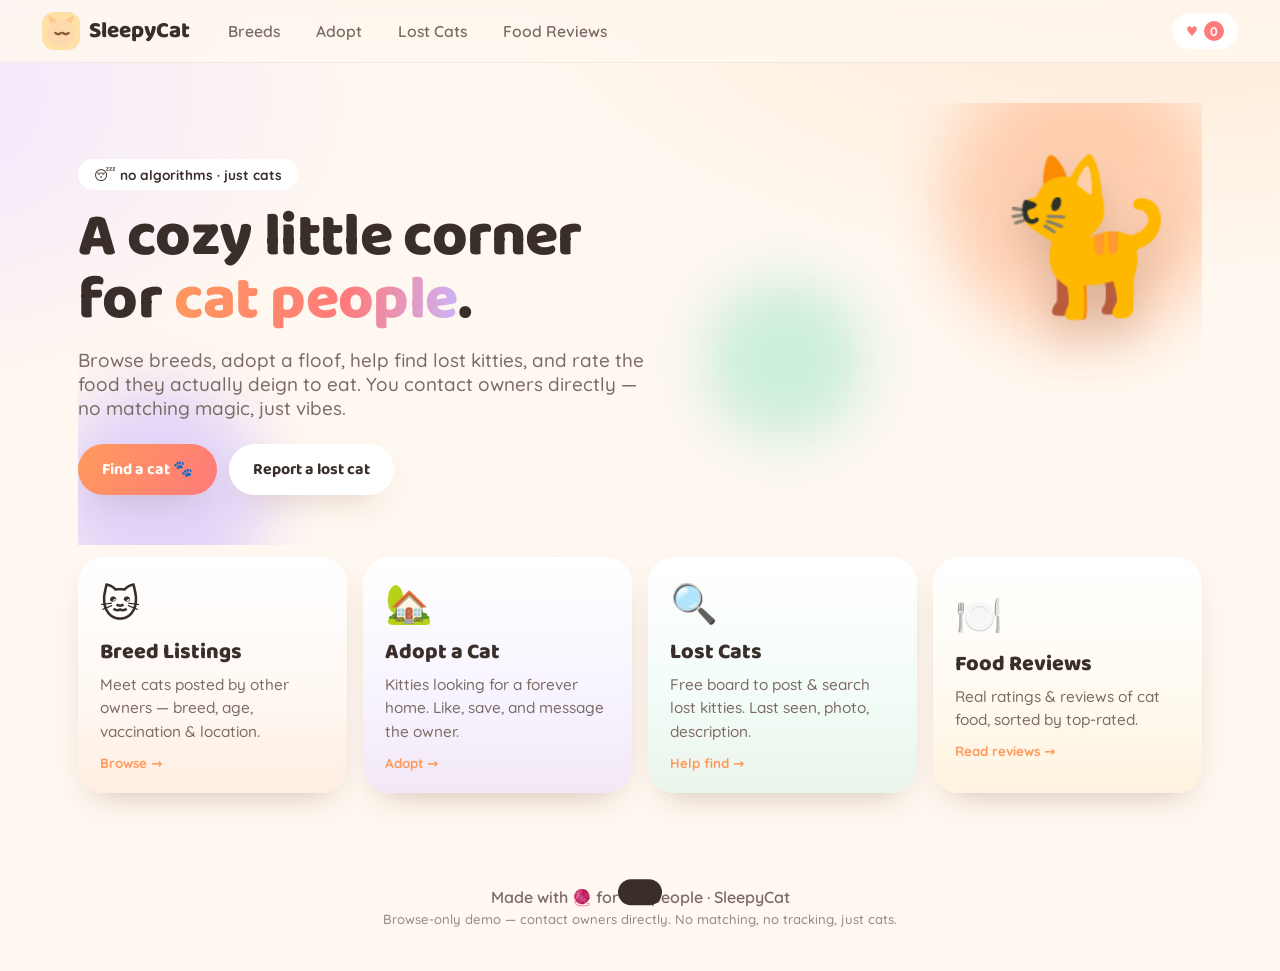
==== sleepycat/index.html @ 82d5234b "Add SleepyCat — cozy Gen Z cat community web app Browse-only cat app with four sections and direct-c" ====
<!DOCTYPE html>
<html lang="en">
<head>
    <meta charset="UTF-8">
    <meta name="viewport" content="width=device-width, initial-scale=1.0, maximum-scale=5.0">
    <title>SleepyCat — cozy home for cat people</title>
    <meta name="description" content="SleepyCat is a cozy Gen Z cat community: browse breeds, adopt cats, post lost kitties, and review cat food. No algorithms, just cats.">
    <meta name="theme-color" content="#ffb385">
    <link rel="preconnect" href="https://fonts.googleapis.com">
    <link rel="preconnect" href="https://fonts.gstatic.com" crossorigin>
    <link href="https://fonts.googleapis.com/css2?family=Baloo+2:wght@500;600;700;800&family=Quicksand:wght@400;500;600;700&display=swap" rel="stylesheet">
    <link rel="stylesheet" href="styles.css">
</head>
<body>
    <!-- ============ LOADING SCREEN (sleeping cat) ============ -->
    <div id="loader" class="loader" aria-hidden="false">
        <div class="loader-inner">
            <svg class="sleepy-cat" viewBox="0 0 200 150" role="img" aria-label="A sleeping cat">
                <!-- floating Zzz -->
                <text class="zzz z1" x="150" y="45">z</text>
                <text class="zzz z2" x="163" y="32">z</text>
                <text class="zzz z3" x="176" y="22">Z</text>
                <!-- body (breathes) -->
                <g class="cat-body-grp">
                    <ellipse class="cat-body" cx="95" cy="110" rx="70" ry="34"/>
                </g>
                <!-- tail (twitches) -->
                <path class="cat-tail" d="M25 112 q-24 4 -20 -22 q3 -16 16 -12" fill="none"/>
                <!-- head resting on body -->
                <g class="cat-head">
                    <circle class="cat-face" cx="142" cy="98" r="30"/>
                    <path class="cat-ear" d="M120 78 l-6 -22 l20 12 Z"/>
                    <path class="cat-ear" d="M164 78 l6 -22 l-20 12 Z"/>
                    <!-- closed sleepy eyes -->
                    <path class="cat-eye" d="M128 96 q6 6 12 0"/>
                    <path class="cat-eye" d="M148 96 q6 6 12 0"/>
                    <!-- nose + smile -->
                    <path class="cat-nose" d="M141 104 l6 0 l-3 4 Z"/>
                    <path class="cat-mouth" d="M144 108 q-5 5 -10 1 M144 108 q5 5 10 1"/>
                    <!-- whiskers -->
                    <path class="cat-whisk" d="M126 104 l-18 -3 M126 108 l-18 3"/>
                    <path class="cat-whisk" d="M162 104 l18 -3 M162 108 l18 3"/>
                </g>
            </svg>
            <p class="loader-text">SleepyCat<span class="loader-dots"><i>.</i><i>.</i><i>.</i></span></p>
            <p class="loader-sub">waking up the kitties</p>
        </div>
    </div>

    <!-- ============ HEADER ============ -->
    <header id="header">
        <a href="#" class="brand" data-section="home" aria-label="SleepyCat home">
            <span class="brand-mark" aria-hidden="true">
                <svg viewBox="0 0 40 40"><circle cx="20" cy="22" r="14" class="bm-face"/><path d="M9 12 l-3 -9 l10 6 Z" class="bm-ear"/><path d="M31 12 l3 -9 l-10 6 Z" class="bm-ear"/><path d="M14 22 q3 3 6 0" class="bm-eye"/><path d="M22 22 q3 3 6 0" class="bm-eye"/></svg>
            </span>
            <span class="brand-name">SleepyCat</span>
        </a>
        <nav class="top-nav">
            <button class="nav-link" data-section="breed">Breeds</button>
            <button class="nav-link" data-section="adopt">Adopt</button>
            <button class="nav-link" data-section="lost">Lost Cats</button>
            <button class="nav-link" data-section="food">Food Reviews</button>
        </nav>
        <button class="saved-btn" data-section="saved" aria-label="Saved cats">
            <span class="heart-ico" aria-hidden="true">♥</span>
            <span class="saved-count" id="savedCount">0</span>
        </button>
        <button class="menu-toggle" id="menuToggle" aria-label="Open menu"><span></span><span></span><span></span></button>
    </header>
    <div class="mobile-nav" id="mobileNav">
        <button class="nav-link" data-section="breed">🐱 Breeds</button>
        <button class="nav-link" data-section="adopt">🏡 Adopt</button>
        <button class="nav-link" data-section="lost">🔍 Lost Cats</button>
        <button class="nav-link" data-section="food">🍽️ Food Reviews</button>
        <button class="nav-link" data-section="saved">♥ Saved</button>
    </div>

    <main id="main">
        <!-- ============ HOME ============ -->
        <section class="view" id="view-home">
            <div class="hero">
                <div class="hero-blob b1"></div>
                <div class="hero-blob b2"></div>
                <div class="hero-blob b3"></div>
                <div class="hero-content">
                    <span class="pill">😴 no algorithms · just cats</span>
                    <h1 class="hero-title">A cozy little corner<br>for <span class="grad">cat people</span>.</h1>
                    <p class="hero-lede">Browse breeds, adopt a floof, help find lost kitties, and rate the food they actually deign to eat. You contact owners directly — no matching magic, just vibes.</p>
                    <div class="hero-cta">
                        <button class="btn btn-primary" data-section="adopt">Find a cat 🐾</button>
                        <button class="btn btn-ghost" data-section="lost">Report a lost cat</button>
                    </div>
                </div>
                <div class="hero-cat" aria-hidden="true">
                    <div class="floaty">🐈</div>
                </div>
            </div>

            <div class="home-cards">
                <button class="home-card hc-breed" data-section="breed">
                    <span class="hc-emoji">🐱</span>
                    <h3>Breed Listings</h3>
                    <p>Meet cats posted by other owners — breed, age, vaccination & location.</p>
                    <span class="hc-go">Browse →</span>
                </button>
                <button class="home-card hc-adopt" data-section="adopt">
                    <span class="hc-emoji">🏡</span>
                    <h3>Adopt a Cat</h3>
                    <p>Kitties looking for a forever home. Like, save, and message the owner.</p>
                    <span class="hc-go">Adopt →</span>
                </button>
                <button class="home-card hc-lost" data-section="lost">
                    <span class="hc-emoji">🔍</span>
                    <h3>Lost Cats</h3>
                    <p>Free board to post & search lost kitties. Last seen, photo, description.</p>
                    <span class="hc-go">Help find →</span>
                </button>
                <button class="home-card hc-food" data-section="food">
                    <span class="hc-emoji">🍽️</span>
                    <h3>Food Reviews</h3>
                    <p>Real ratings & reviews of cat food, sorted by top-rated.</p>
                    <span class="hc-go">Read reviews →</span>
                </button>
            </div>
        </section>

        <!-- ============ BREED ============ -->
        <section class="view" id="view-breed" hidden>
            <div class="view-head">
                <div>
                    <h2 class="view-title">🐱 Breed Listings</h2>
                    <p class="view-sub">Cats posted by their humans. See one you love? Message them directly.</p>
                </div>
            </div>
            <div class="toolbar">
                <input type="search" class="search" data-grid="breedGrid" placeholder="Search breed, location…">
                <select class="filter" data-grid="breedGrid" data-field="breed" id="breedFilter"></select>
            </div>
            <div class="grid" id="breedGrid"></div>
        </section>

        <!-- ============ ADOPT ============ -->
        <section class="view" id="view-adopt" hidden>
            <div class="view-head">
                <div>
                    <h2 class="view-title">🏡 Adopt a Cat</h2>
                    <p class="view-sub">These floofs need a forever home. Save your faves, then reach out to the owner.</p>
                </div>
            </div>
            <div class="toolbar">
                <input type="search" class="search" data-grid="adoptGrid" placeholder="Search name, breed, city…">
                <select class="filter" data-grid="adoptGrid" data-field="breed" id="adoptFilter"></select>
            </div>
            <div class="grid" id="adoptGrid"></div>
        </section>

        <!-- ============ LOST ============ -->
        <section class="view" id="view-lost" hidden>
            <div class="view-head">
                <div>
                    <h2 class="view-title">🔍 Lost Cats <span class="free-tag">free</span></h2>
                    <p class="view-sub">Seen one of these kitties? Contact the owner. Lost yours? Post it below.</p>
                </div>
                <button class="btn btn-primary sm" id="openLostForm">+ Post a lost cat</button>
            </div>
            <div class="toolbar">
                <input type="search" class="search" data-grid="lostGrid" placeholder="Search area, color, name…">
            </div>
            <div class="grid" id="lostGrid"></div>
        </section>

        <!-- ============ FOOD ============ -->
        <section class="view" id="view-food" hidden>
            <div class="view-head">
                <div>
                    <h2 class="view-title">🍽️ Cat Food Reviews</h2>
                    <p class="view-sub">Honest ratings from real cat parents, sorted by top-rated.</p>
                </div>
                <button class="btn btn-primary sm" id="openFoodForm">+ Write a review</button>
            </div>
            <div class="toolbar">
                <input type="search" class="search" id="foodSearch" placeholder="Search a food or brand…">
                <select class="filter" id="foodSort">
                    <option value="top">Top rated</option>
                    <option value="new">Newest</option>
                    <option value="low">Lowest rated</option>
                </select>
            </div>
            <div class="reviews" id="foodList"></div>
        </section>

        <!-- ============ SAVED ============ -->
        <section class="view" id="view-saved" hidden>
            <div class="view-head">
                <div>
                    <h2 class="view-title">♥ Saved Cats</h2>
                    <p class="view-sub">Everything you've liked across Breeds &amp; Adopt lives here.</p>
                </div>
            </div>
            <div class="grid" id="savedGrid"></div>
        </section>
    </main>

    <footer class="footer">
        <p>Made with 🧶 for cat people · SleepyCat</p>
        <p class="footer-fine">Browse-only demo — contact owners directly. No matching, no tracking, just cats.</p>
    </footer>

    <!-- ============ MODAL ROOT ============ -->
    <div class="modal-root" id="modalRoot" hidden>
        <div class="modal-backdrop" id="modalBackdrop"></div>
        <div class="modal-card" id="modalCard" role="dialog" aria-modal="true">
            <button class="modal-close" id="modalClose" aria-label="Close">✕</button>
            <div id="modalContent"></div>
        </div>
    </div>

    <div class="toast" id="toast" aria-live="polite"></div>

    <script src="app.js"></script>
</body>
</html>
---- sleepycat/styles.css ----
/* ============================================================
   SleepyCat — cozy Gen Z cat community
   Vanilla CSS. Mobile-first. Soft, rounded, warm.
   ============================================================ */

:root{
    --cream:#fff8f0;
    --cream-2:#fff1e4;
    --ink:#3a2e2a;
    --ink-soft:#7a6a63;
    --peach:#ffb385;
    --peach-deep:#ff9a5c;
    --coral:#ff7a7a;
    --lilac:#c9b6ff;
    --mint:#9ee6c9;
    --sky:#a9d8ff;
    --butter:#ffe1a8;
    --card:#ffffff;
    --shadow:0 14px 34px -18px rgba(120,80,60,.45);
    --shadow-lg:0 26px 60px -22px rgba(120,80,60,.55);
    --radius:26px;
    --radius-sm:16px;
    --ease:cubic-bezier(.34,1.56,.64,1);
    --font:"Quicksand",system-ui,sans-serif;
    --display:"Baloo 2","Quicksand",system-ui,sans-serif;
}

*{margin:0;padding:0;box-sizing:border-box}
html{scroll-behavior:smooth}
body{
    font-family:var(--font);
    color:var(--ink);
    background:
        radial-gradient(1200px 600px at 90% -5%, #ffe7d1 0%, transparent 55%),
        radial-gradient(1000px 600px at -10% 10%, #efe4ff 0%, transparent 50%),
        var(--cream);
    min-height:100vh;
    -webkit-font-smoothing:antialiased;
    overflow-x:hidden;
}
button{font-family:inherit;cursor:pointer;border:none;background:none;color:inherit}
img{max-width:100%;display:block}

/* ==================== LOADER ==================== */
.loader{
    position:fixed;inset:0;z-index:9999;
    display:grid;place-items:center;
    background:
        radial-gradient(800px 500px at 50% 30%, #fff3e6 0%, transparent 70%),
        var(--cream);
    transition:opacity .5s ease, visibility .5s ease;
}
.loader.hide{opacity:0;visibility:hidden;pointer-events:none}
.loader-inner{text-align:center;transform:translateY(-6px)}
.sleepy-cat{width:220px;height:165px;overflow:visible}
.cat-body{fill:#ffcf9e}
.cat-body-grp{transform-origin:95px 110px;animation:breathe 3.4s var(--ease) infinite}
.cat-face{fill:#ffd9ae}
.cat-ear{fill:#ffc891}
.cat-eye,.cat-mouth{fill:none;stroke:#8a5a3a;stroke-width:3;stroke-linecap:round}
.cat-nose{fill:#ff8e8e}
.cat-whisk{stroke:#c8a488;stroke-width:2;stroke-linecap:round;fill:none;opacity:.8}
.cat-tail{stroke:#ffc891;stroke-width:12;stroke-linecap:round;transform-origin:25px 112px;animation:tail 2.6s ease-in-out infinite}
.cat-head{transform-origin:142px 100px;animation:headbob 3.4s var(--ease) infinite}
.zzz{fill:var(--lilac);font-family:var(--display);font-weight:800;opacity:0}
.z1{font-size:18px;animation:zfloat 3s ease-in-out infinite}
.z2{font-size:22px;animation:zfloat 3s ease-in-out .6s infinite}
.z3{font-size:28px;animation:zfloat 3s ease-in-out 1.2s infinite}
@keyframes breathe{0%,100%{transform:scaleY(1)}50%{transform:scaleY(1.06) scaleX(1.015)}}
@keyframes headbob{0%,100%{transform:translateY(0) rotate(0)}50%{transform:translateY(2px) rotate(1.2deg)}}
@keyframes tail{0%,100%{transform:rotate(0)}25%{transform:rotate(-16deg)}60%{transform:rotate(6deg)}}
@keyframes zfloat{0%{opacity:0;transform:translate(0,6px) scale(.7)}30%{opacity:1}100%{opacity:0;transform:translate(10px,-22px) scale(1.1)}}
.loader-text{font-family:var(--display);font-weight:800;font-size:1.7rem;margin-top:10px;color:var(--ink)}
.loader-dots i{font-style:normal;animation:dot 1.4s infinite}
.loader-dots i:nth-child(2){animation-delay:.2s}
.loader-dots i:nth-child(3){animation-delay:.4s}
@keyframes dot{0%,60%,100%{opacity:.2}30%{opacity:1}}
.loader-sub{color:var(--ink-soft);font-weight:500;margin-top:2px;letter-spacing:.02em}

/* ==================== HEADER ==================== */
#header{
    position:sticky;top:0;z-index:200;
    display:flex;align-items:center;gap:14px;
    padding:12px clamp(14px,4vw,42px);
    background:rgba(255,248,240,.82);
    backdrop-filter:blur(14px);
    border-bottom:1px solid rgba(120,80,60,.08);
}
.brand{display:flex;align-items:center;gap:9px;text-decoration:none;color:var(--ink)}
.brand-mark{width:38px;height:38px;display:grid;place-items:center;background:var(--butter);border-radius:12px;box-shadow:var(--shadow);transition:transform .3s var(--ease)}
.brand:hover .brand-mark{transform:rotate(-8deg) scale(1.06)}
.bm-face{fill:#ffd9ae}.bm-ear{fill:#ffc891}.bm-eye{fill:none;stroke:#8a5a3a;stroke-width:2.4;stroke-linecap:round}
.brand-name{font-family:var(--display);font-weight:800;font-size:1.4rem}
.top-nav{display:none;gap:4px;margin-left:8px}
.nav-link{
    font-weight:600;font-size:.98rem;color:var(--ink-soft);
    padding:9px 16px;border-radius:999px;transition:all .22s var(--ease);
}
.nav-link:hover{color:var(--ink);background:var(--cream-2)}
.nav-link.active{color:#fff;background:var(--peach-deep);box-shadow:var(--shadow)}
.saved-btn{
    margin-left:auto;display:flex;align-items:center;gap:6px;
    padding:8px 14px;border-radius:999px;background:#fff;font-weight:700;
    box-shadow:var(--shadow);transition:transform .22s var(--ease)
}
.saved-btn:hover{transform:translateY(-2px)}
.heart-ico{color:var(--coral)}
.saved-count{background:var(--coral);color:#fff;font-size:.78rem;min-width:20px;height:20px;border-radius:999px;display:grid;place-items:center;padding:0 5px}
.menu-toggle{display:grid;gap:5px;padding:8px;margin-left:6px}
.menu-toggle span{width:22px;height:2.6px;background:var(--ink);border-radius:2px;transition:.28s var(--ease)}
.menu-toggle.open span:nth-child(1){transform:translateY(7.6px) rotate(45deg)}
.menu-toggle.open span:nth-child(2){opacity:0}
.menu-toggle.open span:nth-child(3){transform:translateY(-7.6px) rotate(-45deg)}
.mobile-nav{
    position:fixed;top:63px;left:0;right:0;z-index:190;
    display:flex;flex-direction:column;gap:4px;padding:14px;
    background:rgba(255,248,240,.97);backdrop-filter:blur(14px);
    border-bottom:1px solid rgba(120,80,60,.1);
    transform:translateY(-140%);transition:transform .4s var(--ease);
    box-shadow:var(--shadow-lg);
}
.mobile-nav.open{transform:translateY(0)}
.mobile-nav .nav-link{text-align:left;font-size:1.05rem;padding:12px 16px}

/* ==================== MAIN / VIEWS ==================== */
#main{max-width:1180px;margin:0 auto;padding:clamp(18px,4vw,40px) clamp(14px,4vw,28px) 60px}
.view{animation:viewIn .5s var(--ease) both}
@keyframes viewIn{from{opacity:0;transform:translateY(18px)}to{opacity:1;transform:none}}
.view-head{display:flex;align-items:flex-end;justify-content:space-between;gap:16px;flex-wrap:wrap;margin-bottom:8px}
.view-title{font-family:var(--display);font-weight:800;font-size:clamp(1.6rem,5vw,2.3rem)}
.view-sub{color:var(--ink-soft);font-weight:500;margin-top:2px;max-width:60ch}
.free-tag{font-size:.9rem;background:var(--mint);color:#0d6b4b;padding:3px 12px;border-radius:999px;vertical-align:middle;font-family:var(--font);font-weight:700}

/* ==================== HERO ==================== */
.hero{position:relative;padding:clamp(24px,6vw,56px) 0 clamp(30px,6vw,50px);overflow:hidden}
.hero-blob{position:absolute;border-radius:50%;filter:blur(30px);opacity:.55;z-index:0}
.hero-blob.b1{width:280px;height:280px;background:var(--peach);top:-40px;right:-20px;animation:drift 12s ease-in-out infinite}
.hero-blob.b2{width:220px;height:220px;background:var(--lilac);bottom:-60px;left:-30px;animation:drift 15s ease-in-out infinite reverse}
.hero-blob.b3{width:160px;height:160px;background:var(--mint);top:40%;right:30%;animation:drift 18s ease-in-out infinite}
@keyframes drift{0%,100%{transform:translate(0,0)}50%{transform:translate(20px,-24px)}}
.hero-content{position:relative;z-index:2;max-width:620px}
.pill{display:inline-block;background:#fff;box-shadow:var(--shadow);padding:7px 16px;border-radius:999px;font-weight:700;font-size:.85rem;margin-bottom:16px}
.hero-title{font-family:var(--display);font-weight:800;font-size:clamp(2.1rem,7.5vw,3.8rem);line-height:1.04;letter-spacing:-.01em}
.grad{background:linear-gradient(100deg,var(--peach-deep),var(--coral) 60%,var(--lilac));-webkit-background-clip:text;background-clip:text;color:transparent}
.hero-lede{color:var(--ink-soft);font-size:clamp(1rem,2.4vw,1.18rem);font-weight:500;margin:16px 0 24px;max-width:52ch}
.hero-cta{display:flex;gap:12px;flex-wrap:wrap}
.hero-cat{position:absolute;right:2%;top:8%;z-index:1;font-size:clamp(80px,16vw,150px)}
.floaty{animation:floaty 5s ease-in-out infinite;filter:drop-shadow(0 20px 20px rgba(120,80,60,.25))}
@keyframes floaty{0%,100%{transform:translateY(0) rotate(-4deg)}50%{transform:translateY(-18px) rotate(4deg)}}

.btn{
    font-family:var(--display);font-weight:700;font-size:1rem;
    padding:13px 24px;border-radius:999px;transition:transform .2s var(--ease),box-shadow .2s,filter .2s;
}
.btn.sm{padding:10px 18px;font-size:.92rem}
.btn:active{transform:scale(.95)}
.btn-primary{background:linear-gradient(120deg,var(--peach-deep),var(--coral));color:#fff;box-shadow:var(--shadow)}
.btn-primary:hover{transform:translateY(-3px);box-shadow:var(--shadow-lg);filter:brightness(1.03)}
.btn-ghost{background:#fff;color:var(--ink);box-shadow:var(--shadow)}
.btn-ghost:hover{transform:translateY(-3px)}

/* ==================== HOME CARDS ==================== */
.home-cards{display:grid;grid-template-columns:1fr;gap:16px;margin-top:12px}
.home-card{
    text-align:left;background:var(--card);border-radius:var(--radius);
    padding:22px;box-shadow:var(--shadow);position:relative;overflow:hidden;
    transition:transform .28s var(--ease),box-shadow .28s;
}
.home-card::after{content:"";position:absolute;inset:0;border-radius:inherit;background:linear-gradient(180deg,transparent 60%,rgba(255,154,92,.06));pointer-events:none}
.home-card:hover{transform:translateY(-6px);box-shadow:var(--shadow-lg)}
.hc-emoji{font-size:2.4rem;display:block}
.home-card h3{font-family:var(--display);font-weight:800;font-size:1.35rem;margin:8px 0 4px}
.home-card p{color:var(--ink-soft);font-weight:500;font-size:.96rem;line-height:1.5}
.hc-go{display:inline-block;margin-top:12px;font-weight:700;color:var(--peach-deep);transition:transform .25s var(--ease)}
.home-card:hover .hc-go{transform:translateX(6px)}
.hc-breed{background:linear-gradient(180deg,#fff,#fff3ea)}
.hc-adopt{background:linear-gradient(180deg,#fff,#f2ecff)}
.hc-lost{background:linear-gradient(180deg,#fff,#eafaf3)}
.hc-food{background:linear-gradient(180deg,#fff,#fff7e6)}

/* ==================== TOOLBAR ==================== */
.toolbar{display:flex;gap:10px;flex-wrap:wrap;margin:16px 0 20px}
.search,.filter{
    font-family:inherit;font-weight:600;font-size:.96rem;color:var(--ink);
    background:#fff;border:2px solid transparent;border-radius:999px;
    padding:12px 18px;box-shadow:var(--shadow);transition:border-color .2s,transform .2s;
}
.search{flex:1;min-width:180px}
.search:focus,.filter:focus{outline:none;border-color:var(--peach)}
.filter{cursor:pointer}

/* ==================== GRID / CARDS ==================== */
.grid{display:grid;grid-template-columns:1fr;gap:18px}
.card{
    background:var(--card);border-radius:var(--radius);overflow:hidden;
    box-shadow:var(--shadow);position:relative;
    animation:cardIn .5s var(--ease) both;
    transition:transform .28s var(--ease),box-shadow .28s;
}
.card:hover{transform:translateY(-6px);box-shadow:var(--shadow-lg)}
@keyframes cardIn{from{opacity:0;transform:translateY(22px) scale(.98)}to{opacity:1;transform:none}}
.card-photo{
    height:190px;position:relative;display:grid;place-items:center;overflow:hidden;
}
.card-photo .emoji{font-size:5rem;filter:drop-shadow(0 12px 12px rgba(0,0,0,.12));transition:transform .4s var(--ease)}
.card:hover .card-photo .emoji{transform:scale(1.12) rotate(4deg)}
.badge{
    position:absolute;top:12px;left:12px;background:rgba(255,255,255,.92);
    font-weight:700;font-size:.78rem;padding:5px 12px;border-radius:999px;box-shadow:var(--shadow)
}
.badge.vax{background:var(--mint);color:#0d6b4b}
.badge.novax{background:#ffd7d7;color:#b23b3b}
.badge.lost{background:var(--coral);color:#fff}
.like-btn{
    position:absolute;top:11px;right:11px;width:40px;height:40px;border-radius:50%;
    background:rgba(255,255,255,.92);display:grid;place-items:center;font-size:1.25rem;
    box-shadow:var(--shadow);transition:transform .25s var(--ease);color:#c9b3a8;
}
.like-btn:hover{transform:scale(1.15)}
.like-btn.liked{color:var(--coral)}
.like-btn.pop{animation:pop .45s var(--ease)}
@keyframes pop{0%{transform:scale(1)}40%{transform:scale(1.4)}70%{transform:scale(.9)}100%{transform:scale(1)}}
.card-body{padding:16px 18px 18px}
.card-title{font-family:var(--display);font-weight:800;font-size:1.25rem;display:flex;align-items:center;gap:8px}
.card-meta{color:var(--ink-soft);font-weight:600;font-size:.9rem;margin-top:2px}
.chips{display:flex;flex-wrap:wrap;gap:6px;margin:10px 0}
.chip{background:var(--cream-2);font-weight:600;font-size:.8rem;padding:5px 11px;border-radius:999px;color:var(--ink)}
.chip.loc::before{content:"📍 "}
.chip.age::before{content:"🎂 "}
.chip.time::before{content:"🕒 "}
.card-desc{color:var(--ink-soft);font-weight:500;font-size:.92rem;line-height:1.5;margin-bottom:14px}
.card-actions{display:flex;gap:8px}
.btn-contact{flex:1;background:var(--ink);color:#fff;font-family:var(--display);font-weight:700;padding:11px;border-radius:14px;transition:transform .2s var(--ease),background .2s}
.btn-contact:hover{transform:translateY(-2px);background:#4d3d37}
.btn-save-out{background:var(--cream-2);color:var(--ink);font-family:var(--display);font-weight:700;padding:11px 15px;border-radius:14px;transition:transform .2s var(--ease)}
.btn-save-out.saved{background:#ffe0e0;color:var(--coral)}
.btn-save-out:hover{transform:translateY(-2px)}

.empty{grid-column:1/-1;text-align:center;padding:50px 20px;color:var(--ink-soft)}
.empty .em{font-size:3.4rem;display:block;margin-bottom:8px;animation:floaty 5s ease-in-out infinite}
.empty h3{font-family:var(--display);font-size:1.3rem;color:var(--ink)}

/* ==================== REVIEWS ==================== */
.reviews{display:grid;gap:16px}
.review{
    background:var(--card);border-radius:var(--radius);padding:20px 22px;box-shadow:var(--shadow);
    animation:cardIn .5s var(--ease) both;transition:transform .25s var(--ease),box-shadow .25s;
}
.review:hover{transform:translateY(-4px);box-shadow:var(--shadow-lg)}
.review-top{display:flex;align-items:center;gap:14px;flex-wrap:wrap}
.food-avatar{width:52px;height:52px;border-radius:16px;display:grid;place-items:center;font-size:1.7rem;flex-shrink:0;box-shadow:var(--shadow)}
.review-food{font-family:var(--display);font-weight:800;font-size:1.2rem}
.review-brand{color:var(--ink-soft);font-weight:600;font-size:.88rem}
.stars{margin-left:auto;font-size:1.15rem;letter-spacing:2px;white-space:nowrap}
.stars .on{color:#ffb800}.stars .off{color:#e5ddd4}
.rating-num{font-family:var(--display);font-weight:800;margin-left:8px;color:var(--ink)}
.review-text{color:var(--ink);font-weight:500;line-height:1.6;margin:12px 0 6px}
.review-foot{display:flex;justify-content:space-between;color:var(--ink-soft);font-weight:600;font-size:.85rem;flex-wrap:wrap;gap:6px}

/* ==================== MODAL ==================== */
.modal-root{position:fixed;inset:0;z-index:500;display:grid;place-items:center;padding:18px}
.modal-root[hidden]{display:none}
.modal-backdrop{position:absolute;inset:0;background:rgba(58,46,42,.4);backdrop-filter:blur(4px);animation:fade .3s ease both}
@keyframes fade{from{opacity:0}to{opacity:1}}
.modal-card{
    position:relative;z-index:2;width:min(480px,100%);max-height:90vh;overflow:auto;
    background:var(--cream);border-radius:var(--radius);padding:26px;box-shadow:var(--shadow-lg);
    animation:modalIn .4s var(--ease) both;
}
@keyframes modalIn{from{opacity:0;transform:translateY(30px) scale(.96)}to{opacity:1;transform:none}}
.modal-close{position:absolute;top:14px;right:14px;width:36px;height:36px;border-radius:50%;background:#fff;box-shadow:var(--shadow);font-size:1rem;transition:transform .2s var(--ease)}
.modal-close:hover{transform:rotate(90deg)}
.modal-h{font-family:var(--display);font-weight:800;font-size:1.5rem;margin-bottom:4px}
.modal-p{color:var(--ink-soft);font-weight:500;margin-bottom:16px}
.contact-row{display:flex;align-items:center;gap:12px;background:#fff;padding:14px 16px;border-radius:var(--radius-sm);box-shadow:var(--shadow);margin-bottom:10px}
.contact-row .ci{font-size:1.4rem}
.contact-row .cv{font-weight:700}
.contact-row .cl{font-size:.78rem;color:var(--ink-soft);font-weight:600}
.field{margin-bottom:14px}
.field label{display:block;font-weight:700;margin-bottom:6px;font-size:.92rem}
.field input,.field textarea,.field select{
    width:100%;font-family:inherit;font-weight:500;font-size:1rem;color:var(--ink);
    background:#fff;border:2px solid #f0e5da;border-radius:14px;padding:12px 14px;transition:border-color .2s;
}
.field input:focus,.field textarea:focus,.field select:focus{outline:none;border-color:var(--peach)}
.field textarea{resize:vertical;min-height:90px}
.star-pick{display:flex;gap:4px;font-size:2rem;cursor:pointer}
.star-pick span{color:#e5ddd4;transition:transform .15s var(--ease),color .15s}
.star-pick span:hover{transform:scale(1.2)}
.star-pick span.on{color:#ffb800}
.modal-card .btn{width:100%;margin-top:4px}

/* ==================== TOAST ==================== */
.toast{
    position:fixed;left:50%;bottom:26px;transform:translate(-50%,120%);
    background:var(--ink);color:#fff;font-weight:700;padding:13px 22px;border-radius:999px;
    box-shadow:var(--shadow-lg);z-index:800;transition:transform .5s var(--ease);max-width:90vw;text-align:center;
}
.toast.show{transform:translate(-50%,0)}

/* ==================== FOOTER ==================== */
.footer{text-align:center;padding:34px 20px 44px;color:var(--ink-soft);font-weight:600}
.footer-fine{font-size:.82rem;margin-top:4px;opacity:.8;font-weight:500}

/* ==================== RESPONSIVE ==================== */
@media(min-width:600px){
    .grid{grid-template-columns:repeat(2,1fr)}
    .home-cards{grid-template-columns:repeat(2,1fr)}
}
@media(min-width:900px){
    .top-nav{display:flex}
    .menu-toggle{display:none}
    .grid{grid-template-columns:repeat(3,1fr)}
    .home-cards{grid-template-columns:repeat(4,1fr)}
}

@media(prefers-reduced-motion:reduce){
    *{animation-duration:.001s!important;animation-iteration-count:1!important;transition-duration:.05s!important}
}
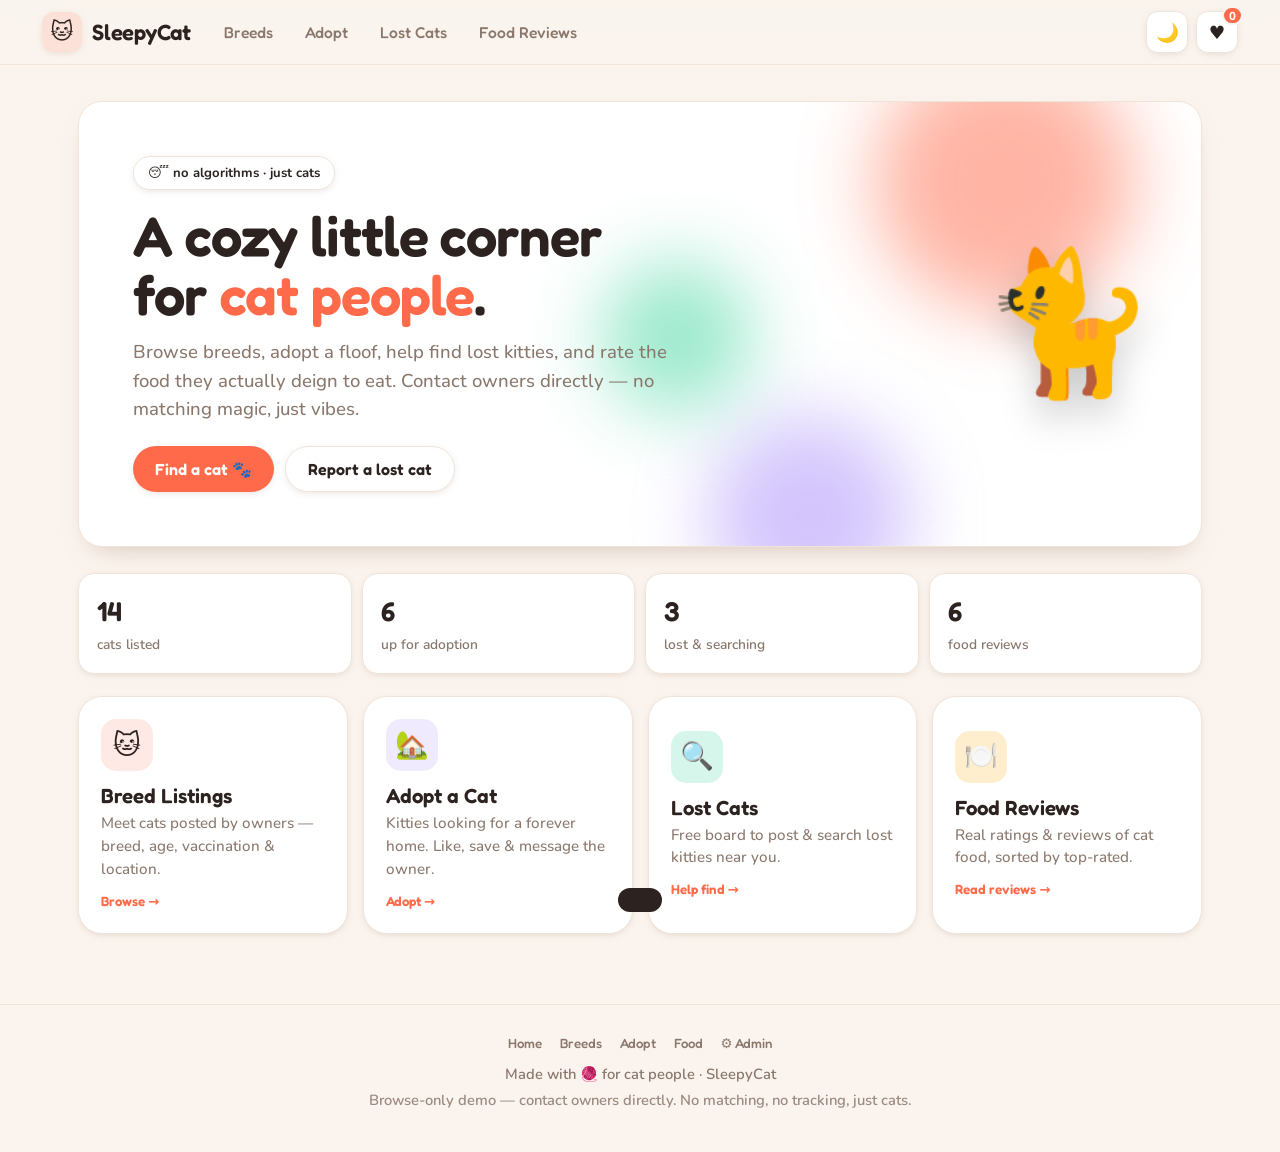
==== commit 5cd34cd6: "Rebuild SleepyCat: pro-cute redesign, dark mode, admin panel Major upgrade to a launch-ready build: " ====
--- a/sleepycat/index.html
+++ b/sleepycat/index.html
@@ -4,56 +4,49 @@
     <meta charset="UTF-8">
     <meta name="viewport" content="width=device-width, initial-scale=1.0, maximum-scale=5.0">
     <title>SleepyCat — cozy home for cat people</title>
-    <meta name="description" content="SleepyCat is a cozy Gen Z cat community: browse breeds, adopt cats, post lost kitties, and review cat food. No algorithms, just cats.">
-    <meta name="theme-color" content="#ffb385">
+    <meta name="description" content="SleepyCat is a cozy cat community: browse breeds, adopt cats, post lost kitties, and review cat food. No algorithms, just cats.">
+    <meta name="theme-color" content="#ff6b4a">
+    <meta property="og:title" content="SleepyCat — cozy home for cat people">
+    <meta property="og:description" content="Browse breeds, adopt cats, post lost kitties, and review cat food.">
+    <meta property="og:type" content="website">
+    <link rel="icon" href="data:image/svg+xml,%3Csvg xmlns='http://www.w3.org/2000/svg' viewBox='0 0 40 40'%3E%3Ccircle cx='20' cy='23' r='13' fill='%23ff6b4a'/%3E%3Cpath d='M9 13 L6 4 L16 10 Z' fill='%23f2542f'/%3E%3Cpath d='M31 13 L34 4 L24 10 Z' fill='%23f2542f'/%3E%3Cpath d='M14 23 q3 3 6 0' stroke='%23fff' stroke-width='2.4' fill='none' stroke-linecap='round'/%3E%3Cpath d='M22 23 q3 3 6 0' stroke='%23fff' stroke-width='2.4' fill='none' stroke-linecap='round'/%3E%3C/svg%3E">
     <link rel="preconnect" href="https://fonts.googleapis.com">
     <link rel="preconnect" href="https://fonts.gstatic.com" crossorigin>
-    <link href="https://fonts.googleapis.com/css2?family=Baloo+2:wght@500;600;700;800&family=Quicksand:wght@400;500;600;700&display=swap" rel="stylesheet">
+    <link href="https://fonts.googleapis.com/css2?family=Fredoka:wght@400;500;600;700&family=Nunito:wght@400;500;600;700;800&display=swap" rel="stylesheet">
     <link rel="stylesheet" href="styles.css">
 </head>
 <body>
-    <!-- ============ LOADING SCREEN (sleeping cat) ============ -->
+    <!-- ============ LOADER ============ -->
     <div id="loader" class="loader" aria-hidden="false">
         <div class="loader-inner">
             <svg class="sleepy-cat" viewBox="0 0 200 150" role="img" aria-label="A sleeping cat">
-                <!-- floating Zzz -->
                 <text class="zzz z1" x="150" y="45">z</text>
                 <text class="zzz z2" x="163" y="32">z</text>
                 <text class="zzz z3" x="176" y="22">Z</text>
-                <!-- body (breathes) -->
-                <g class="cat-body-grp">
-                    <ellipse class="cat-body" cx="95" cy="110" rx="70" ry="34"/>
-                </g>
-                <!-- tail (twitches) -->
+                <g class="cat-body-grp"><ellipse class="cat-body" cx="95" cy="110" rx="70" ry="34"/></g>
                 <path class="cat-tail" d="M25 112 q-24 4 -20 -22 q3 -16 16 -12" fill="none"/>
-                <!-- head resting on body -->
                 <g class="cat-head">
                     <circle class="cat-face" cx="142" cy="98" r="30"/>
                     <path class="cat-ear" d="M120 78 l-6 -22 l20 12 Z"/>
                     <path class="cat-ear" d="M164 78 l6 -22 l-20 12 Z"/>
-                    <!-- closed sleepy eyes -->
                     <path class="cat-eye" d="M128 96 q6 6 12 0"/>
                     <path class="cat-eye" d="M148 96 q6 6 12 0"/>
-                    <!-- nose + smile -->
                     <path class="cat-nose" d="M141 104 l6 0 l-3 4 Z"/>
                     <path class="cat-mouth" d="M144 108 q-5 5 -10 1 M144 108 q5 5 10 1"/>
-                    <!-- whiskers -->
                     <path class="cat-whisk" d="M126 104 l-18 -3 M126 108 l-18 3"/>
                     <path class="cat-whisk" d="M162 104 l18 -3 M162 108 l18 3"/>
                 </g>
             </svg>
-            <p class="loader-text">SleepyCat<span class="loader-dots"><i>.</i><i>.</i><i>.</i></span></p>
+            <p class="loader-text" id="loaderName">SleepyCat<span class="loader-dots"><i>.</i><i>.</i><i>.</i></span></p>
             <p class="loader-sub">waking up the kitties</p>
         </div>
     </div>
 
     <!-- ============ HEADER ============ -->
     <header id="header">
-        <a href="#" class="brand" data-section="home" aria-label="SleepyCat home">
-            <span class="brand-mark" aria-hidden="true">
-                <svg viewBox="0 0 40 40"><circle cx="20" cy="22" r="14" class="bm-face"/><path d="M9 12 l-3 -9 l10 6 Z" class="bm-ear"/><path d="M31 12 l3 -9 l-10 6 Z" class="bm-ear"/><path d="M14 22 q3 3 6 0" class="bm-eye"/><path d="M22 22 q3 3 6 0" class="bm-eye"/></svg>
-            </span>
-            <span class="brand-name">SleepyCat</span>
+        <a href="#" class="brand" data-section="home" aria-label="Home">
+            <span class="brand-mark" id="brandMark" aria-hidden="true">🐱</span>
+            <span class="brand-name" id="brandName">SleepyCat</span>
         </a>
         <nav class="top-nav">
             <button class="nav-link" data-section="breed">Breeds</button>
@@ -61,11 +54,16 @@
             <button class="nav-link" data-section="lost">Lost Cats</button>
             <button class="nav-link" data-section="food">Food Reviews</button>
         </nav>
-        <button class="saved-btn" data-section="saved" aria-label="Saved cats">
-            <span class="heart-ico" aria-hidden="true">♥</span>
-            <span class="saved-count" id="savedCount">0</span>
-        </button>
-        <button class="menu-toggle" id="menuToggle" aria-label="Open menu"><span></span><span></span><span></span></button>
+        <div class="header-actions">
+            <button class="icon-btn theme-toggle" id="themeToggle" aria-label="Toggle dark mode">
+                <span class="moon" aria-hidden="true">🌙</span><span class="sun" aria-hidden="true">☀️</span>
+            </button>
+            <button class="icon-btn saved-btn" data-section="saved" aria-label="Saved cats">
+                <span aria-hidden="true">♥</span>
+                <span class="saved-count" id="savedCount">0</span>
+            </button>
+            <button class="menu-toggle" id="menuToggle" aria-label="Open menu"><span></span><span></span><span></span></button>
+        </div>
     </header>
     <div class="mobile-nav" id="mobileNav">
         <button class="nav-link" data-section="breed">🐱 Breeds</button>
@@ -76,140 +74,198 @@
     </div>
 
     <main id="main">
-        <!-- ============ HOME ============ -->
+        <!-- HOME -->
         <section class="view" id="view-home">
-            <div class="hero">
-                <div class="hero-blob b1"></div>
-                <div class="hero-blob b2"></div>
-                <div class="hero-blob b3"></div>
-                <div class="hero-content">
-                    <span class="pill">😴 no algorithms · just cats</span>
-                    <h1 class="hero-title">A cozy little corner<br>for <span class="grad">cat people</span>.</h1>
-                    <p class="hero-lede">Browse breeds, adopt a floof, help find lost kitties, and rate the food they actually deign to eat. You contact owners directly — no matching magic, just vibes.</p>
-                    <div class="hero-cta">
-                        <button class="btn btn-primary" data-section="adopt">Find a cat 🐾</button>
-                        <button class="btn btn-ghost" data-section="lost">Report a lost cat</button>
-                    </div>
-                </div>
-                <div class="hero-cat" aria-hidden="true">
-                    <div class="floaty">🐈</div>
-                </div>
-            </div>
+            <div class="hero" id="hero">
+                <div class="hero-bg" id="heroBg" hidden></div>
+                <div class="hero-blob b1"></div><div class="hero-blob b2"></div><div class="hero-blob b3"></div>
+                <div class="hero-inner">
+                    <div class="hero-content">
+                        <span class="pill" id="heroPill">😴 no algorithms · just cats</span>
+                        <h1 class="hero-title" id="heroTitle">A cozy little corner for <span class="grad">cat people</span>.</h1>
+                        <p class="hero-lede" id="heroLede">Browse breeds, adopt a floof, help find lost kitties, and rate the food they actually deign to eat. Contact owners directly — no matching magic, just vibes.</p>
+                        <div class="hero-cta">
+                            <button class="btn btn-primary" data-section="adopt">Find a cat 🐾</button>
+                            <button class="btn btn-ghost" data-section="lost">Report a lost cat</button>
+                        </div>
+                    </div>
+                </div>
+                <div class="hero-cat" aria-hidden="true"><div class="floaty" id="heroCat">🐈</div></div>
+            </div>
+
+            <div class="home-stats" id="homeStats"></div>
 
             <div class="home-cards">
-                <button class="home-card hc-breed" data-section="breed">
-                    <span class="hc-emoji">🐱</span>
-                    <h3>Breed Listings</h3>
-                    <p>Meet cats posted by other owners — breed, age, vaccination & location.</p>
-                    <span class="hc-go">Browse →</span>
-                </button>
-                <button class="home-card hc-adopt" data-section="adopt">
-                    <span class="hc-emoji">🏡</span>
-                    <h3>Adopt a Cat</h3>
-                    <p>Kitties looking for a forever home. Like, save, and message the owner.</p>
-                    <span class="hc-go">Adopt →</span>
-                </button>
-                <button class="home-card hc-lost" data-section="lost">
-                    <span class="hc-emoji">🔍</span>
-                    <h3>Lost Cats</h3>
-                    <p>Free board to post & search lost kitties. Last seen, photo, description.</p>
-                    <span class="hc-go">Help find →</span>
-                </button>
-                <button class="home-card hc-food" data-section="food">
-                    <span class="hc-emoji">🍽️</span>
-                    <h3>Food Reviews</h3>
-                    <p>Real ratings & reviews of cat food, sorted by top-rated.</p>
-                    <span class="hc-go">Read reviews →</span>
-                </button>
-            </div>
-        </section>
-
-        <!-- ============ BREED ============ -->
+                <button class="home-card hc-breed" data-section="breed"><span class="hc-ico">🐱</span><h3>Breed Listings</h3><p>Meet cats posted by owners — breed, age, vaccination &amp; location.</p><span class="hc-go">Browse →</span></button>
+                <button class="home-card hc-adopt" data-section="adopt"><span class="hc-ico">🏡</span><h3>Adopt a Cat</h3><p>Kitties looking for a forever home. Like, save &amp; message the owner.</p><span class="hc-go">Adopt →</span></button>
+                <button class="home-card hc-lost" data-section="lost"><span class="hc-ico">🔍</span><h3>Lost Cats</h3><p>Free board to post &amp; search lost kitties near you.</p><span class="hc-go">Help find →</span></button>
+                <button class="home-card hc-food" data-section="food"><span class="hc-ico">🍽️</span><h3>Food Reviews</h3><p>Real ratings &amp; reviews of cat food, sorted by top-rated.</p><span class="hc-go">Read reviews →</span></button>
+            </div>
+        </section>
+
+        <!-- BREED -->
         <section class="view" id="view-breed" hidden>
-            <div class="view-head">
-                <div>
-                    <h2 class="view-title">🐱 Breed Listings</h2>
-                    <p class="view-sub">Cats posted by their humans. See one you love? Message them directly.</p>
-                </div>
-            </div>
+            <div class="view-head"><div><h2 class="view-title">🐱 Breed Listings</h2><p class="view-sub">Cats posted by their humans. See one you love? Message them directly.</p></div></div>
             <div class="toolbar">
-                <input type="search" class="search" data-grid="breedGrid" placeholder="Search breed, location…">
+                <div class="search-wrap"><input type="search" class="search" data-grid="breedGrid" placeholder="Search breed, location…"></div>
                 <select class="filter" data-grid="breedGrid" data-field="breed" id="breedFilter"></select>
             </div>
             <div class="grid" id="breedGrid"></div>
         </section>
 
-        <!-- ============ ADOPT ============ -->
+        <!-- ADOPT -->
         <section class="view" id="view-adopt" hidden>
-            <div class="view-head">
-                <div>
-                    <h2 class="view-title">🏡 Adopt a Cat</h2>
-                    <p class="view-sub">These floofs need a forever home. Save your faves, then reach out to the owner.</p>
-                </div>
-            </div>
+            <div class="view-head"><div><h2 class="view-title">🏡 Adopt a Cat</h2><p class="view-sub">These floofs need a forever home. Save your faves, then reach out to the owner.</p></div></div>
             <div class="toolbar">
-                <input type="search" class="search" data-grid="adoptGrid" placeholder="Search name, breed, city…">
+                <div class="search-wrap"><input type="search" class="search" data-grid="adoptGrid" placeholder="Search name, breed, city…"></div>
                 <select class="filter" data-grid="adoptGrid" data-field="breed" id="adoptFilter"></select>
             </div>
             <div class="grid" id="adoptGrid"></div>
         </section>
 
-        <!-- ============ LOST ============ -->
+        <!-- LOST -->
         <section class="view" id="view-lost" hidden>
-            <div class="view-head">
-                <div>
-                    <h2 class="view-title">🔍 Lost Cats <span class="free-tag">free</span></h2>
-                    <p class="view-sub">Seen one of these kitties? Contact the owner. Lost yours? Post it below.</p>
-                </div>
-                <button class="btn btn-primary sm" id="openLostForm">+ Post a lost cat</button>
-            </div>
+            <div class="view-head"><div><h2 class="view-title">🔍 Lost Cats <span class="pill-tag">free</span></h2><p class="view-sub">Seen one of these kitties? Contact the owner. Lost yours? Post it below.</p></div><button class="btn btn-primary sm" id="openLostForm">+ Post a lost cat</button></div>
+            <div class="toolbar"><div class="search-wrap"><input type="search" class="search" data-grid="lostGrid" placeholder="Search area, color, name…"></div></div>
+            <div class="grid" id="lostGrid"></div>
+        </section>
+
+        <!-- FOOD -->
+        <section class="view" id="view-food" hidden>
+            <div class="view-head"><div><h2 class="view-title">🍽️ Cat Food Reviews</h2><p class="view-sub">Honest ratings from real cat parents, sorted by top-rated.</p></div><button class="btn btn-primary sm" id="openFoodForm">+ Write a review</button></div>
             <div class="toolbar">
-                <input type="search" class="search" data-grid="lostGrid" placeholder="Search area, color, name…">
-            </div>
-            <div class="grid" id="lostGrid"></div>
-        </section>
-
-        <!-- ============ FOOD ============ -->
-        <section class="view" id="view-food" hidden>
-            <div class="view-head">
-                <div>
-                    <h2 class="view-title">🍽️ Cat Food Reviews</h2>
-                    <p class="view-sub">Honest ratings from real cat parents, sorted by top-rated.</p>
-                </div>
-                <button class="btn btn-primary sm" id="openFoodForm">+ Write a review</button>
-            </div>
-            <div class="toolbar">
-                <input type="search" class="search" id="foodSearch" placeholder="Search a food or brand…">
-                <select class="filter" id="foodSort">
-                    <option value="top">Top rated</option>
-                    <option value="new">Newest</option>
-                    <option value="low">Lowest rated</option>
-                </select>
+                <div class="search-wrap"><input type="search" class="search" id="foodSearch" placeholder="Search a food or brand…"></div>
+                <select class="filter" id="foodSort"><option value="top">Top rated</option><option value="new">Newest</option><option value="low">Lowest rated</option></select>
             </div>
             <div class="reviews" id="foodList"></div>
         </section>
 
-        <!-- ============ SAVED ============ -->
+        <!-- SAVED -->
         <section class="view" id="view-saved" hidden>
-            <div class="view-head">
-                <div>
-                    <h2 class="view-title">♥ Saved Cats</h2>
-                    <p class="view-sub">Everything you've liked across Breeds &amp; Adopt lives here.</p>
-                </div>
-            </div>
+            <div class="view-head"><div><h2 class="view-title">♥ Saved Cats</h2><p class="view-sub">Everything you've liked across Breeds &amp; Adopt lives here.</p></div></div>
             <div class="grid" id="savedGrid"></div>
         </section>
+
+        <!-- ADMIN -->
+        <section class="view" id="view-admin" hidden>
+            <div class="admin-head">
+                <div><h2 class="view-title">⚙️ Admin Panel<span class="admin-badge">owner</span></h2><p class="view-sub">Customize your site's branding, appearance, and listings. Changes save to this browser.</p></div>
+                <button class="btn btn-ghost sm" data-section="home">← Back to site</button>
+            </div>
+            <div class="admin-tabs">
+                <button class="admin-tab active" data-atab="brand">Branding</button>
+                <button class="admin-tab" data-atab="appear">Appearance</button>
+                <button class="admin-tab" data-atab="content">Listings</button>
+                <button class="admin-tab" data-atab="data">Data</button>
+            </div>
+
+            <!-- Branding -->
+            <div class="admin-panel active" id="apanel-brand">
+                <div class="admin-section">
+                    <h3>Logo &amp; name</h3>
+                    <p class="sec-sub">Shown in the header and loading screen.</p>
+                    <div class="logo-preview"><div class="lp-box" id="logoPreview">🐱</div>
+                        <div><div class="seg" id="logoTypeSeg"><button data-lt="emoji" class="on">Emoji</button><button data-lt="image">Image</button></div></div>
+                    </div>
+                    <div class="field" id="logoEmojiField"><label>Logo emoji</label><input id="in-logoEmoji" maxlength="4" placeholder="🐱"></div>
+                    <div class="field" id="logoImageField" hidden><label>Logo image</label>
+                        <label class="file-btn">📁 Upload image<input type="file" accept="image/*" id="in-logoImage"></label>
+                        <p class="hint">Square images look best. Stored in this browser.</p>
+                    </div>
+                    <div class="field"><label>Site name</label><input id="in-siteName" placeholder="SleepyCat"></div>
+                    <div class="field"><label>Tagline / pill text</label><input id="in-pill" placeholder="😴 no algorithms · just cats"></div>
+                </div>
+                <div class="admin-section">
+                    <h3>Hero banner</h3>
+                    <p class="sec-sub">The big intro on the home page.</p>
+                    <div class="field"><label>Headline</label><input id="in-heroTitle" placeholder="A cozy little corner for cat people."></div>
+                    <div class="field"><label>Subtext</label><textarea id="in-heroLede"></textarea></div>
+                    <div class="field-row">
+                        <div class="field"><label>Hero cat emoji</label><input id="in-heroCat" maxlength="4" placeholder="🐈"></div>
+                        <div class="field"><label>Banner image (optional)</label><label class="file-btn">📁 Upload<input type="file" accept="image/*" id="in-heroBg"></label></div>
+                    </div>
+                    <button class="btn btn-danger sm" id="clearHeroBg" hidden>Remove banner image</button>
+                </div>
+                <div class="admin-section">
+                    <h3>Footer</h3>
+                    <div class="field"><label>Footer text</label><input id="in-footer" placeholder="Made with 🧶 for cat people"></div>
+                </div>
+            </div>
+
+            <!-- Appearance -->
+            <div class="admin-panel" id="apanel-appear">
+                <div class="admin-section">
+                    <h3>Accent color</h3>
+                    <p class="sec-sub">The main brand color across buttons, links &amp; highlights.</p>
+                    <div class="swatches" id="swatches"></div>
+                    <div class="field-row" style="margin-top:16px">
+                        <div class="field"><label>Custom color</label><input type="color" id="in-accent" style="height:46px;padding:4px"></div>
+                    </div>
+                </div>
+                <div class="admin-section">
+                    <h3>Default theme</h3>
+                    <p class="sec-sub">Which mode new visitors see first. They can still toggle.</p>
+                    <div class="seg" id="themeSeg"><button data-tm="system" class="on">System</button><button data-tm="light">Light</button><button data-tm="dark">Dark</button></div>
+                </div>
+            </div>
+
+            <!-- Listings -->
+            <div class="admin-panel" id="apanel-content">
+                <div class="admin-section">
+                    <div style="display:flex;justify-content:space-between;align-items:center;gap:10px;flex-wrap:wrap;margin-bottom:14px">
+                        <div><h3 style="margin:0">Manage listings</h3><p class="sec-sub" style="margin:0">Add, edit, or remove cards in each section.</p></div>
+                        <button class="btn btn-primary sm" id="adminAddBtn">+ Add new</button>
+                    </div>
+                    <div class="admin-sub-tabs" id="contentTabs">
+                        <button data-ct="breed" class="on">🐱 Breeds</button>
+                        <button data-ct="adopt">🏡 Adopt</button>
+                        <button data-ct="lost">🔍 Lost</button>
+                        <button data-ct="food">🍽️ Food</button>
+                    </div>
+                    <div class="admin-list" id="adminList"></div>
+                </div>
+            </div>
+
+            <!-- Data -->
+            <div class="admin-panel" id="apanel-data">
+                <div class="admin-section">
+                    <h3>Security PIN</h3>
+                    <p class="sec-sub">Required to open this admin panel. Client-side only — not bank-grade security.</p>
+                    <div class="field"><label>Admin PIN</label><input id="in-pin" inputmode="numeric" placeholder="1234"></div>
+                </div>
+                <div class="admin-section">
+                    <h3>Backup &amp; reset</h3>
+                    <p class="sec-sub">Export your whole setup to a file, restore it, or start fresh.</p>
+                    <div style="display:flex;gap:10px;flex-wrap:wrap">
+                        <button class="btn btn-ghost sm" id="exportBtn">⬇ Export setup</button>
+                        <label class="btn btn-ghost sm" style="cursor:pointer">⬆ Import setup<input type="file" accept="application/json" id="importInput" hidden></label>
+                        <button class="btn btn-danger sm" id="resetBtn">↺ Reset everything</button>
+                    </div>
+                </div>
+            </div>
+
+            <div class="save-bar">
+                <button class="btn btn-ghost sm" id="adminPreview">👁 Preview</button>
+                <button class="btn btn-primary sm" id="adminSave">Save changes</button>
+            </div>
+        </section>
     </main>
 
     <footer class="footer">
-        <p>Made with 🧶 for cat people · SleepyCat</p>
+        <div class="footer-links">
+            <button data-section="home">Home</button>
+            <button data-section="breed">Breeds</button>
+            <button data-section="adopt">Adopt</button>
+            <button data-section="food">Food</button>
+            <button id="adminLink">⚙️ Admin</button>
+        </div>
+        <p id="footerText">Made with 🧶 for cat people · SleepyCat</p>
         <p class="footer-fine">Browse-only demo — contact owners directly. No matching, no tracking, just cats.</p>
     </footer>
 
-    <!-- ============ MODAL ROOT ============ -->
     <div class="modal-root" id="modalRoot" hidden>
         <div class="modal-backdrop" id="modalBackdrop"></div>
-        <div class="modal-card" id="modalCard" role="dialog" aria-modal="true">
+        <div class="modal-card" role="dialog" aria-modal="true">
             <button class="modal-close" id="modalClose" aria-label="Close">✕</button>
             <div id="modalContent"></div>
         </div>
--- a/sleepycat/styles.css
+++ b/sleepycat/styles.css
@@ -1,68 +1,111 @@
 /* ============================================================
-   SleepyCat — cozy Gen Z cat community
-   Vanilla CSS. Mobile-first. Soft, rounded, warm.
+   SleepyCat — cozy cat community
+   Professional-cute design system · light + dark themes
    ============================================================ */
 
+/* ---------- TOKENS ---------- */
 :root{
-    --cream:#fff8f0;
-    --cream-2:#fff1e4;
-    --ink:#3a2e2a;
-    --ink-soft:#7a6a63;
-    --peach:#ffb385;
-    --peach-deep:#ff9a5c;
-    --coral:#ff7a7a;
-    --lilac:#c9b6ff;
-    --mint:#9ee6c9;
-    --sky:#a9d8ff;
-    --butter:#ffe1a8;
-    --card:#ffffff;
-    --shadow:0 14px 34px -18px rgba(120,80,60,.45);
-    --shadow-lg:0 26px 60px -22px rgba(120,80,60,.55);
-    --radius:26px;
-    --radius-sm:16px;
-    --ease:cubic-bezier(.34,1.56,.64,1);
-    --font:"Quicksand",system-ui,sans-serif;
-    --display:"Baloo 2","Quicksand",system-ui,sans-serif;
+    /* warm neutrals (peach-biased, chosen not defaulted) */
+    --bg:#fbf4ee;
+    --bg-tint:#fff3e9;
+    --surface:#ffffff;
+    --surface-2:#fdf6f0;
+    --surface-3:#f8ede4;
+    --text:#2c2320;
+    --muted:#8a786d;
+    --faint:#b6a498;
+    --border:#f0e4d9;
+    --border-strong:#e7d7c9;
+
+    /* accent (admin-configurable via --accent override) */
+    --accent:#ff6b4a;
+    --accent-press:#f2542f;
+    --accent-ink:#ffffff;
+    --accent-soft:color-mix(in srgb, var(--accent) 14%, transparent);
+    --accent-softer:color-mix(in srgb, var(--accent) 8%, transparent);
+
+    /* secondary playful hues (fixed, for category accents) */
+    --lilac:#a78bfa;
+    --mint:#34d399;
+    --sky:#38bdf8;
+    --butter:#fbbf3f;
+    --bubble:#ff8fc7;
+
+    /* semantic (separate from accent) */
+    --good:#12996b; --good-bg:#e2f6ee;
+    --warn:#b9791b; --warn-bg:#fdf0da;
+    --bad:#d64b4b;  --bad-bg:#fde5e5;
+
+    --ring:color-mix(in srgb, var(--accent) 45%, transparent);
+    --shadow-sm:0 2px 8px -3px rgba(120,80,60,.25);
+    --shadow:0 12px 30px -16px rgba(120,80,60,.4);
+    --shadow-lg:0 28px 60px -24px rgba(120,80,60,.5);
+
+    --r-lg:24px; --r-md:16px; --r-sm:11px;
+    --ease:cubic-bezier(.34,1.4,.5,1);
+    --ease-out:cubic-bezier(.22,.9,.32,1);
+    --font:"Nunito","Segoe UI",system-ui,-apple-system,sans-serif;
+    --display:"Fredoka","Nunito","Segoe UI",system-ui,sans-serif;
+    --maxw:1180px;
+}
+
+/* dark theme — same care, warm charcoal, accent kept legible */
+@media (prefers-color-scheme:dark){
+    :root:not([data-theme="light"]){
+        --bg:#171210; --bg-tint:#1e1713;
+        --surface:#221b16; --surface-2:#28201a; --surface-3:#31271f;
+        --text:#f6ede5; --muted:#b6a498; --faint:#7f6f64;
+        --border:#332921; --border-strong:#3f332a;
+        --accent-soft:color-mix(in srgb, var(--accent) 22%, transparent);
+        --accent-softer:color-mix(in srgb, var(--accent) 12%, transparent);
+        --good-bg:#123227; --warn-bg:#33270f; --bad-bg:#3a1e1e;
+        --shadow-sm:0 2px 8px -3px rgba(0,0,0,.5);
+        --shadow:0 14px 34px -16px rgba(0,0,0,.6);
+        --shadow-lg:0 30px 64px -24px rgba(0,0,0,.7);
+    }
+}
+:root[data-theme="dark"]{
+    --bg:#171210; --bg-tint:#1e1713;
+    --surface:#221b16; --surface-2:#28201a; --surface-3:#31271f;
+    --text:#f6ede5; --muted:#b6a498; --faint:#7f6f64;
+    --border:#332921; --border-strong:#3f332a;
+    --accent-soft:color-mix(in srgb, var(--accent) 22%, transparent);
+    --accent-softer:color-mix(in srgb, var(--accent) 12%, transparent);
+    --good-bg:#123227; --warn-bg:#33270f; --bad-bg:#3a1e1e;
+    --shadow-sm:0 2px 8px -3px rgba(0,0,0,.5);
+    --shadow:0 14px 34px -16px rgba(0,0,0,.6);
+    --shadow-lg:0 30px 64px -24px rgba(0,0,0,.7);
 }
 
 *{margin:0;padding:0;box-sizing:border-box}
 html{scroll-behavior:smooth}
 body{
-    font-family:var(--font);
-    color:var(--ink);
-    background:
-        radial-gradient(1200px 600px at 90% -5%, #ffe7d1 0%, transparent 55%),
-        radial-gradient(1000px 600px at -10% 10%, #efe4ff 0%, transparent 50%),
-        var(--cream);
-    min-height:100vh;
-    -webkit-font-smoothing:antialiased;
-    overflow-x:hidden;
+    font-family:var(--font);color:var(--text);background:var(--bg);
+    min-height:100vh;-webkit-font-smoothing:antialiased;overflow-x:hidden;
+    line-height:1.55;transition:background .4s var(--ease-out),color .4s var(--ease-out);
 }
 button{font-family:inherit;cursor:pointer;border:none;background:none;color:inherit}
 img{max-width:100%;display:block}
-
-/* ==================== LOADER ==================== */
-.loader{
-    position:fixed;inset:0;z-index:9999;
-    display:grid;place-items:center;
-    background:
-        radial-gradient(800px 500px at 50% 30%, #fff3e6 0%, transparent 70%),
-        var(--cream);
-    transition:opacity .5s ease, visibility .5s ease;
-}
+a{color:inherit}
+:focus-visible{outline:3px solid var(--ring);outline-offset:2px;border-radius:8px}
+::selection{background:var(--accent-soft)}
+
+/* ---------- LOADER ---------- */
+.loader{position:fixed;inset:0;z-index:9999;display:grid;place-items:center;background:var(--bg);
+    transition:opacity .5s ease,visibility .5s ease}
 .loader.hide{opacity:0;visibility:hidden;pointer-events:none}
 .loader-inner{text-align:center;transform:translateY(-6px)}
-.sleepy-cat{width:220px;height:165px;overflow:visible}
-.cat-body{fill:#ffcf9e}
+.sleepy-cat{width:210px;height:158px;overflow:visible}
+.cat-body{fill:var(--accent)}
 .cat-body-grp{transform-origin:95px 110px;animation:breathe 3.4s var(--ease) infinite}
-.cat-face{fill:#ffd9ae}
-.cat-ear{fill:#ffc891}
-.cat-eye,.cat-mouth{fill:none;stroke:#8a5a3a;stroke-width:3;stroke-linecap:round}
-.cat-nose{fill:#ff8e8e}
-.cat-whisk{stroke:#c8a488;stroke-width:2;stroke-linecap:round;fill:none;opacity:.8}
-.cat-tail{stroke:#ffc891;stroke-width:12;stroke-linecap:round;transform-origin:25px 112px;animation:tail 2.6s ease-in-out infinite}
+.cat-face{fill:var(--accent)}
+.cat-ear{fill:var(--accent-press)}
+.cat-eye,.cat-mouth{fill:none;stroke:var(--accent-ink);stroke-width:3;stroke-linecap:round;opacity:.85}
+.cat-nose{fill:var(--accent-ink);opacity:.85}
+.cat-whisk{stroke:var(--accent-ink);stroke-width:2;stroke-linecap:round;fill:none;opacity:.5}
+.cat-tail{stroke:var(--accent-press);stroke-width:12;stroke-linecap:round;transform-origin:25px 112px;animation:tail 2.6s ease-in-out infinite}
 .cat-head{transform-origin:142px 100px;animation:headbob 3.4s var(--ease) infinite}
-.zzz{fill:var(--lilac);font-family:var(--display);font-weight:800;opacity:0}
+.zzz{fill:var(--lilac);font-family:var(--display);font-weight:700;opacity:0}
 .z1{font-size:18px;animation:zfloat 3s ease-in-out infinite}
 .z2{font-size:22px;animation:zfloat 3s ease-in-out .6s infinite}
 .z3{font-size:28px;animation:zfloat 3s ease-in-out 1.2s infinite}
@@ -70,250 +113,276 @@
 @keyframes headbob{0%,100%{transform:translateY(0) rotate(0)}50%{transform:translateY(2px) rotate(1.2deg)}}
 @keyframes tail{0%,100%{transform:rotate(0)}25%{transform:rotate(-16deg)}60%{transform:rotate(6deg)}}
 @keyframes zfloat{0%{opacity:0;transform:translate(0,6px) scale(.7)}30%{opacity:1}100%{opacity:0;transform:translate(10px,-22px) scale(1.1)}}
-.loader-text{font-family:var(--display);font-weight:800;font-size:1.7rem;margin-top:10px;color:var(--ink)}
+.loader-text{font-family:var(--display);font-weight:600;font-size:1.6rem;margin-top:12px;letter-spacing:-.01em}
 .loader-dots i{font-style:normal;animation:dot 1.4s infinite}
-.loader-dots i:nth-child(2){animation-delay:.2s}
-.loader-dots i:nth-child(3){animation-delay:.4s}
+.loader-dots i:nth-child(2){animation-delay:.2s}.loader-dots i:nth-child(3){animation-delay:.4s}
 @keyframes dot{0%,60%,100%{opacity:.2}30%{opacity:1}}
-.loader-sub{color:var(--ink-soft);font-weight:500;margin-top:2px;letter-spacing:.02em}
-
-/* ==================== HEADER ==================== */
-#header{
-    position:sticky;top:0;z-index:200;
-    display:flex;align-items:center;gap:14px;
-    padding:12px clamp(14px,4vw,42px);
-    background:rgba(255,248,240,.82);
-    backdrop-filter:blur(14px);
-    border-bottom:1px solid rgba(120,80,60,.08);
-}
-.brand{display:flex;align-items:center;gap:9px;text-decoration:none;color:var(--ink)}
-.brand-mark{width:38px;height:38px;display:grid;place-items:center;background:var(--butter);border-radius:12px;box-shadow:var(--shadow);transition:transform .3s var(--ease)}
-.brand:hover .brand-mark{transform:rotate(-8deg) scale(1.06)}
-.bm-face{fill:#ffd9ae}.bm-ear{fill:#ffc891}.bm-eye{fill:none;stroke:#8a5a3a;stroke-width:2.4;stroke-linecap:round}
-.brand-name{font-family:var(--display);font-weight:800;font-size:1.4rem}
-.top-nav{display:none;gap:4px;margin-left:8px}
-.nav-link{
-    font-weight:600;font-size:.98rem;color:var(--ink-soft);
-    padding:9px 16px;border-radius:999px;transition:all .22s var(--ease);
-}
-.nav-link:hover{color:var(--ink);background:var(--cream-2)}
-.nav-link.active{color:#fff;background:var(--peach-deep);box-shadow:var(--shadow)}
-.saved-btn{
-    margin-left:auto;display:flex;align-items:center;gap:6px;
-    padding:8px 14px;border-radius:999px;background:#fff;font-weight:700;
-    box-shadow:var(--shadow);transition:transform .22s var(--ease)
-}
-.saved-btn:hover{transform:translateY(-2px)}
-.heart-ico{color:var(--coral)}
-.saved-count{background:var(--coral);color:#fff;font-size:.78rem;min-width:20px;height:20px;border-radius:999px;display:grid;place-items:center;padding:0 5px}
-.menu-toggle{display:grid;gap:5px;padding:8px;margin-left:6px}
-.menu-toggle span{width:22px;height:2.6px;background:var(--ink);border-radius:2px;transition:.28s var(--ease)}
-.menu-toggle.open span:nth-child(1){transform:translateY(7.6px) rotate(45deg)}
+.loader-sub{color:var(--muted);font-weight:500;margin-top:2px}
+
+/* ---------- BUTTONS ---------- */
+.btn{font-family:var(--display);font-weight:600;font-size:1rem;padding:12px 22px;border-radius:999px;
+    display:inline-flex;align-items:center;gap:8px;justify-content:center;
+    transition:transform .18s var(--ease),box-shadow .2s,background .2s,filter .2s;white-space:nowrap}
+.btn.sm{padding:9px 16px;font-size:.9rem}
+.btn.block{width:100%}
+.btn:active{transform:scale(.96)}
+.btn-primary{background:var(--accent);color:var(--accent-ink);box-shadow:var(--shadow-sm)}
+.btn-primary:hover{transform:translateY(-2px);box-shadow:var(--shadow);background:var(--accent-press)}
+.btn-ghost{background:var(--surface);color:var(--text);box-shadow:var(--shadow-sm);border:1px solid var(--border)}
+.btn-ghost:hover{transform:translateY(-2px);border-color:var(--border-strong)}
+.btn-soft{background:var(--accent-soft);color:var(--accent)}
+.btn-soft:hover{background:color-mix(in srgb,var(--accent) 22%,transparent)}
+.btn-danger{background:var(--bad-bg);color:var(--bad)}
+.btn-danger:hover{background:color-mix(in srgb,var(--bad) 20%,transparent)}
+
+/* ---------- HEADER ---------- */
+#header{position:sticky;top:0;z-index:200;display:flex;align-items:center;gap:12px;
+    padding:11px clamp(14px,4vw,42px);background:color-mix(in srgb,var(--bg) 82%,transparent);
+    backdrop-filter:blur(16px);border-bottom:1px solid var(--border);transition:background .4s}
+.brand{display:flex;align-items:center;gap:10px;text-decoration:none;color:var(--text)}
+.brand-mark{width:40px;height:40px;display:grid;place-items:center;border-radius:12px;overflow:hidden;
+    background:var(--accent-soft);box-shadow:var(--shadow-sm);transition:transform .3s var(--ease);flex-shrink:0;font-size:1.4rem}
+.brand-mark img{width:100%;height:100%;object-fit:cover}
+.brand:hover .brand-mark{transform:rotate(-7deg) scale(1.06)}
+.brand-name{font-family:var(--display);font-weight:600;font-size:1.38rem;letter-spacing:-.01em}
+.top-nav{display:none;gap:2px;margin-left:6px}
+.nav-link{font-family:var(--display);font-weight:500;font-size:.98rem;color:var(--muted);padding:8px 15px;border-radius:999px;transition:all .2s var(--ease)}
+.nav-link:hover{color:var(--text);background:var(--surface-3)}
+.nav-link.active{color:var(--accent-ink);background:var(--accent)}
+.header-actions{margin-left:auto;display:flex;align-items:center;gap:8px}
+.icon-btn{width:42px;height:42px;border-radius:12px;display:grid;place-items:center;background:var(--surface);
+    border:1px solid var(--border);box-shadow:var(--shadow-sm);transition:transform .2s var(--ease),border-color .2s;font-size:1.15rem}
+.icon-btn:hover{transform:translateY(-2px);border-color:var(--border-strong)}
+.saved-btn{position:relative}
+.saved-count{position:absolute;top:-6px;right:-6px;background:var(--accent);color:var(--accent-ink);font-family:var(--font);
+    font-size:.72rem;font-weight:800;min-width:19px;height:19px;border-radius:999px;display:grid;place-items:center;padding:0 5px;border:2px solid var(--bg)}
+.theme-toggle .moon{display:block}.theme-toggle .sun{display:none}
+:root[data-theme="dark"] .theme-toggle .moon{display:none}
+:root[data-theme="dark"] .theme-toggle .sun{display:block}
+@media (prefers-color-scheme:dark){:root:not([data-theme="light"]) .theme-toggle .moon{display:none}
+    :root:not([data-theme="light"]) .theme-toggle .sun{display:block}}
+.menu-toggle{display:grid;gap:5px;width:42px;height:42px;place-content:center;border-radius:12px;background:var(--surface);border:1px solid var(--border)}
+.menu-toggle span{width:20px;height:2.4px;background:var(--text);border-radius:2px;transition:.28s var(--ease)}
+.menu-toggle.open span:nth-child(1){transform:translateY(7.4px) rotate(45deg)}
 .menu-toggle.open span:nth-child(2){opacity:0}
-.menu-toggle.open span:nth-child(3){transform:translateY(-7.6px) rotate(-45deg)}
-.mobile-nav{
-    position:fixed;top:63px;left:0;right:0;z-index:190;
-    display:flex;flex-direction:column;gap:4px;padding:14px;
-    background:rgba(255,248,240,.97);backdrop-filter:blur(14px);
-    border-bottom:1px solid rgba(120,80,60,.1);
-    transform:translateY(-140%);transition:transform .4s var(--ease);
-    box-shadow:var(--shadow-lg);
-}
+.menu-toggle.open span:nth-child(3){transform:translateY(-7.4px) rotate(-45deg)}
+.mobile-nav{position:fixed;top:62px;left:0;right:0;z-index:190;display:flex;flex-direction:column;gap:2px;padding:14px;
+    background:var(--bg);border-bottom:1px solid var(--border);transform:translateY(-145%);transition:transform .38s var(--ease);box-shadow:var(--shadow-lg)}
 .mobile-nav.open{transform:translateY(0)}
 .mobile-nav .nav-link{text-align:left;font-size:1.05rem;padding:12px 16px}
 
-/* ==================== MAIN / VIEWS ==================== */
-#main{max-width:1180px;margin:0 auto;padding:clamp(18px,4vw,40px) clamp(14px,4vw,28px) 60px}
-.view{animation:viewIn .5s var(--ease) both}
-@keyframes viewIn{from{opacity:0;transform:translateY(18px)}to{opacity:1;transform:none}}
-.view-head{display:flex;align-items:flex-end;justify-content:space-between;gap:16px;flex-wrap:wrap;margin-bottom:8px}
-.view-title{font-family:var(--display);font-weight:800;font-size:clamp(1.6rem,5vw,2.3rem)}
-.view-sub{color:var(--ink-soft);font-weight:500;margin-top:2px;max-width:60ch}
-.free-tag{font-size:.9rem;background:var(--mint);color:#0d6b4b;padding:3px 12px;border-radius:999px;vertical-align:middle;font-family:var(--font);font-weight:700}
-
-/* ==================== HERO ==================== */
-.hero{position:relative;padding:clamp(24px,6vw,56px) 0 clamp(30px,6vw,50px);overflow:hidden}
-.hero-blob{position:absolute;border-radius:50%;filter:blur(30px);opacity:.55;z-index:0}
-.hero-blob.b1{width:280px;height:280px;background:var(--peach);top:-40px;right:-20px;animation:drift 12s ease-in-out infinite}
-.hero-blob.b2{width:220px;height:220px;background:var(--lilac);bottom:-60px;left:-30px;animation:drift 15s ease-in-out infinite reverse}
-.hero-blob.b3{width:160px;height:160px;background:var(--mint);top:40%;right:30%;animation:drift 18s ease-in-out infinite}
-@keyframes drift{0%,100%{transform:translate(0,0)}50%{transform:translate(20px,-24px)}}
+/* ---------- MAIN / VIEWS ---------- */
+#main{max-width:var(--maxw);margin:0 auto;padding:clamp(16px,3.5vw,36px) clamp(14px,4vw,28px) 40px}
+.view{animation:viewIn .45s var(--ease-out) both}
+@keyframes viewIn{from{opacity:0;transform:translateY(16px)}to{opacity:1;transform:none}}
+.view-head{display:flex;align-items:flex-end;justify-content:space-between;gap:16px;flex-wrap:wrap;margin-bottom:6px}
+.view-title{font-family:var(--display);font-weight:600;font-size:clamp(1.55rem,4.5vw,2.2rem);letter-spacing:-.01em;text-wrap:balance;display:flex;align-items:center;gap:10px}
+.view-sub{color:var(--muted);font-weight:500;margin-top:4px;max-width:62ch}
+.pill-tag{font-family:var(--font);font-size:.82rem;font-weight:800;padding:3px 11px;border-radius:999px;background:var(--good-bg);color:var(--good);vertical-align:middle}
+
+/* ---------- HERO ---------- */
+.hero{position:relative;border-radius:var(--r-lg);overflow:hidden;margin-bottom:26px;
+    background:var(--surface);border:1px solid var(--border);box-shadow:var(--shadow);isolation:isolate}
+.hero-inner{position:relative;z-index:2;padding:clamp(26px,5vw,54px)}
+.hero.has-banner .hero-inner{background:linear-gradient(90deg,color-mix(in srgb,var(--surface) 88%,transparent),color-mix(in srgb,var(--surface) 30%,transparent) 70%,transparent)}
+.hero-bg{position:absolute;inset:0;z-index:0;background-size:cover;background-position:center;opacity:.9}
+.hero-blob{position:absolute;border-radius:50%;filter:blur(38px);opacity:.5;z-index:0}
+.hero-blob.b1{width:260px;height:260px;background:var(--accent);top:-50px;right:6%;animation:drift 13s ease-in-out infinite}
+.hero-blob.b2{width:200px;height:200px;background:var(--lilac);bottom:-70px;right:26%;animation:drift 16s ease-in-out infinite reverse}
+.hero-blob.b3{width:150px;height:150px;background:var(--mint);top:36%;right:40%;animation:drift 19s ease-in-out infinite}
+.hero.has-banner .hero-blob{display:none}
+@keyframes drift{0%,100%{transform:translate(0,0)}50%{transform:translate(18px,-22px)}}
 .hero-content{position:relative;z-index:2;max-width:620px}
-.pill{display:inline-block;background:#fff;box-shadow:var(--shadow);padding:7px 16px;border-radius:999px;font-weight:700;font-size:.85rem;margin-bottom:16px}
-.hero-title{font-family:var(--display);font-weight:800;font-size:clamp(2.1rem,7.5vw,3.8rem);line-height:1.04;letter-spacing:-.01em}
-.grad{background:linear-gradient(100deg,var(--peach-deep),var(--coral) 60%,var(--lilac));-webkit-background-clip:text;background-clip:text;color:transparent}
-.hero-lede{color:var(--ink-soft);font-size:clamp(1rem,2.4vw,1.18rem);font-weight:500;margin:16px 0 24px;max-width:52ch}
-.hero-cta{display:flex;gap:12px;flex-wrap:wrap}
-.hero-cat{position:absolute;right:2%;top:8%;z-index:1;font-size:clamp(80px,16vw,150px)}
-.floaty{animation:floaty 5s ease-in-out infinite;filter:drop-shadow(0 20px 20px rgba(120,80,60,.25))}
-@keyframes floaty{0%,100%{transform:translateY(0) rotate(-4deg)}50%{transform:translateY(-18px) rotate(4deg)}}
-
-.btn{
-    font-family:var(--display);font-weight:700;font-size:1rem;
-    padding:13px 24px;border-radius:999px;transition:transform .2s var(--ease),box-shadow .2s,filter .2s;
-}
-.btn.sm{padding:10px 18px;font-size:.92rem}
-.btn:active{transform:scale(.95)}
-.btn-primary{background:linear-gradient(120deg,var(--peach-deep),var(--coral));color:#fff;box-shadow:var(--shadow)}
-.btn-primary:hover{transform:translateY(-3px);box-shadow:var(--shadow-lg);filter:brightness(1.03)}
-.btn-ghost{background:#fff;color:var(--ink);box-shadow:var(--shadow)}
-.btn-ghost:hover{transform:translateY(-3px)}
-
-/* ==================== HOME CARDS ==================== */
-.home-cards{display:grid;grid-template-columns:1fr;gap:16px;margin-top:12px}
-.home-card{
-    text-align:left;background:var(--card);border-radius:var(--radius);
-    padding:22px;box-shadow:var(--shadow);position:relative;overflow:hidden;
-    transition:transform .28s var(--ease),box-shadow .28s;
-}
-.home-card::after{content:"";position:absolute;inset:0;border-radius:inherit;background:linear-gradient(180deg,transparent 60%,rgba(255,154,92,.06));pointer-events:none}
-.home-card:hover{transform:translateY(-6px);box-shadow:var(--shadow-lg)}
-.hc-emoji{font-size:2.4rem;display:block}
-.home-card h3{font-family:var(--display);font-weight:800;font-size:1.35rem;margin:8px 0 4px}
-.home-card p{color:var(--ink-soft);font-weight:500;font-size:.96rem;line-height:1.5}
-.hc-go{display:inline-block;margin-top:12px;font-weight:700;color:var(--peach-deep);transition:transform .25s var(--ease)}
-.home-card:hover .hc-go{transform:translateX(6px)}
-.hc-breed{background:linear-gradient(180deg,#fff,#fff3ea)}
-.hc-adopt{background:linear-gradient(180deg,#fff,#f2ecff)}
-.hc-lost{background:linear-gradient(180deg,#fff,#eafaf3)}
-.hc-food{background:linear-gradient(180deg,#fff,#fff7e6)}
-
-/* ==================== TOOLBAR ==================== */
+.pill{display:inline-flex;align-items:center;gap:6px;background:var(--surface);border:1px solid var(--border);box-shadow:var(--shadow-sm);
+    padding:6px 14px;border-radius:999px;font-weight:700;font-size:.82rem;margin-bottom:16px}
+.hero-title{font-family:var(--display);font-weight:600;font-size:clamp(2rem,6.5vw,3.5rem);line-height:1.05;letter-spacing:-.02em;text-wrap:balance}
+.grad{color:var(--accent)}
+.hero-lede{color:var(--muted);font-size:clamp(1rem,2.2vw,1.16rem);font-weight:500;margin:14px 0 22px;max-width:52ch}
+.hero-cta{display:flex;gap:11px;flex-wrap:wrap}
+.hero-cat{position:absolute;right:4%;top:50%;transform:translateY(-50%);z-index:1;font-size:clamp(70px,13vw,140px);pointer-events:none}
+.hero.has-banner .hero-cat{display:none}
+.floaty{animation:floaty 5s ease-in-out infinite;filter:drop-shadow(0 18px 18px rgba(0,0,0,.2))}
+@keyframes floaty{0%,100%{transform:translateY(0) rotate(-4deg)}50%{transform:translateY(-16px) rotate(4deg)}}
+
+/* ---------- HOME CATEGORY CARDS ---------- */
+.home-cards{display:grid;grid-template-columns:1fr;gap:15px}
+.home-card{text-align:left;background:var(--surface);border:1px solid var(--border);border-radius:var(--r-lg);padding:22px;
+    box-shadow:var(--shadow-sm);position:relative;overflow:hidden;transition:transform .26s var(--ease),box-shadow .26s,border-color .26s}
+.home-card:hover{transform:translateY(-5px);box-shadow:var(--shadow);border-color:var(--border-strong)}
+.hc-ico{width:52px;height:52px;border-radius:15px;display:grid;place-items:center;font-size:1.7rem;margin-bottom:12px}
+.hc-breed .hc-ico{background:color-mix(in srgb,var(--accent) 15%,transparent)}
+.hc-adopt .hc-ico{background:color-mix(in srgb,var(--lilac) 18%,transparent)}
+.hc-lost .hc-ico{background:color-mix(in srgb,var(--mint) 20%,transparent)}
+.hc-food .hc-ico{background:color-mix(in srgb,var(--butter) 26%,transparent)}
+.home-card h3{font-family:var(--display);font-weight:600;font-size:1.28rem;margin-bottom:4px}
+.home-card p{color:var(--muted);font-weight:500;font-size:.95rem;line-height:1.5}
+.hc-go{display:inline-flex;align-items:center;gap:5px;margin-top:12px;font-family:var(--display);font-weight:600;color:var(--accent);transition:gap .25s var(--ease)}
+.home-card:hover .hc-go{gap:11px}
+.home-stats{display:flex;gap:10px;flex-wrap:wrap;margin:22px 0}
+.stat{flex:1;min-width:130px;background:var(--surface);border:1px solid var(--border);border-radius:var(--r-md);padding:16px 18px;box-shadow:var(--shadow-sm)}
+.stat b{font-family:var(--display);font-weight:600;font-size:1.7rem;display:block;font-variant-numeric:tabular-nums}
+.stat span{color:var(--muted);font-weight:600;font-size:.86rem}
+
+/* ---------- TOOLBAR ---------- */
 .toolbar{display:flex;gap:10px;flex-wrap:wrap;margin:16px 0 20px}
-.search,.filter{
-    font-family:inherit;font-weight:600;font-size:.96rem;color:var(--ink);
-    background:#fff;border:2px solid transparent;border-radius:999px;
-    padding:12px 18px;box-shadow:var(--shadow);transition:border-color .2s,transform .2s;
-}
-.search{flex:1;min-width:180px}
-.search:focus,.filter:focus{outline:none;border-color:var(--peach)}
-.filter{cursor:pointer}
-
-/* ==================== GRID / CARDS ==================== */
+.search-wrap{flex:1;min-width:190px;position:relative;display:flex;align-items:center}
+.search-wrap::before{content:"🔎";position:absolute;left:16px;font-size:.95rem;opacity:.6;pointer-events:none}
+.search{width:100%;font-family:inherit;font-weight:600;font-size:.96rem;color:var(--text);background:var(--surface);
+    border:1.5px solid var(--border);border-radius:999px;padding:12px 18px 12px 42px;box-shadow:var(--shadow-sm);transition:border-color .2s}
+.search:focus{outline:none;border-color:var(--accent)}
+.filter{font-family:inherit;font-weight:600;font-size:.95rem;color:var(--text);background:var(--surface);
+    border:1.5px solid var(--border);border-radius:999px;padding:12px 16px;box-shadow:var(--shadow-sm);cursor:pointer;transition:border-color .2s}
+.filter:focus{outline:none;border-color:var(--accent)}
+
+/* ---------- GRID / CARDS ---------- */
 .grid{display:grid;grid-template-columns:1fr;gap:18px}
-.card{
-    background:var(--card);border-radius:var(--radius);overflow:hidden;
-    box-shadow:var(--shadow);position:relative;
-    animation:cardIn .5s var(--ease) both;
-    transition:transform .28s var(--ease),box-shadow .28s;
-}
-.card:hover{transform:translateY(-6px);box-shadow:var(--shadow-lg)}
-@keyframes cardIn{from{opacity:0;transform:translateY(22px) scale(.98)}to{opacity:1;transform:none}}
-.card-photo{
-    height:190px;position:relative;display:grid;place-items:center;overflow:hidden;
-}
-.card-photo .emoji{font-size:5rem;filter:drop-shadow(0 12px 12px rgba(0,0,0,.12));transition:transform .4s var(--ease)}
+.card{background:var(--surface);border:1px solid var(--border);border-radius:var(--r-lg);overflow:hidden;
+    box-shadow:var(--shadow-sm);position:relative;animation:cardIn .45s var(--ease-out) both;
+    transition:transform .26s var(--ease),box-shadow .26s,border-color .26s}
+.card:hover{transform:translateY(-5px);box-shadow:var(--shadow);border-color:var(--border-strong)}
+@keyframes cardIn{from{opacity:0;transform:translateY(18px) scale(.98)}to{opacity:1;transform:none}}
+.card-photo{height:186px;position:relative;display:grid;place-items:center;overflow:hidden;background-size:cover;background-position:center}
+.card-photo .emoji{font-size:4.6rem;filter:drop-shadow(0 10px 10px rgba(0,0,0,.14));transition:transform .4s var(--ease)}
 .card:hover .card-photo .emoji{transform:scale(1.12) rotate(4deg)}
-.badge{
-    position:absolute;top:12px;left:12px;background:rgba(255,255,255,.92);
-    font-weight:700;font-size:.78rem;padding:5px 12px;border-radius:999px;box-shadow:var(--shadow)
-}
-.badge.vax{background:var(--mint);color:#0d6b4b}
-.badge.novax{background:#ffd7d7;color:#b23b3b}
-.badge.lost{background:var(--coral);color:#fff}
-.like-btn{
-    position:absolute;top:11px;right:11px;width:40px;height:40px;border-radius:50%;
-    background:rgba(255,255,255,.92);display:grid;place-items:center;font-size:1.25rem;
-    box-shadow:var(--shadow);transition:transform .25s var(--ease);color:#c9b3a8;
-}
-.like-btn:hover{transform:scale(1.15)}
-.like-btn.liked{color:var(--coral)}
+.badge{position:absolute;top:12px;left:12px;font-weight:800;font-size:.75rem;padding:5px 11px;border-radius:999px;box-shadow:var(--shadow-sm);backdrop-filter:blur(4px)}
+.badge.vax{background:var(--good-bg);color:var(--good)}
+.badge.novax{background:var(--bad-bg);color:var(--bad)}
+.badge.lost{background:var(--accent);color:var(--accent-ink)}
+.like-btn{position:absolute;top:11px;right:11px;width:40px;height:40px;border-radius:50%;
+    background:color-mix(in srgb,var(--surface) 85%,transparent);backdrop-filter:blur(6px);
+    display:grid;place-items:center;font-size:1.2rem;box-shadow:var(--shadow-sm);transition:transform .25s var(--ease);color:var(--faint)}
+.like-btn:hover{transform:scale(1.14)}
+.like-btn.liked{color:var(--accent)}
 .like-btn.pop{animation:pop .45s var(--ease)}
-@keyframes pop{0%{transform:scale(1)}40%{transform:scale(1.4)}70%{transform:scale(.9)}100%{transform:scale(1)}}
-.card-body{padding:16px 18px 18px}
-.card-title{font-family:var(--display);font-weight:800;font-size:1.25rem;display:flex;align-items:center;gap:8px}
-.card-meta{color:var(--ink-soft);font-weight:600;font-size:.9rem;margin-top:2px}
+@keyframes pop{0%{transform:scale(1)}40%{transform:scale(1.42)}70%{transform:scale(.9)}100%{transform:scale(1)}}
+.card-body{padding:15px 17px 17px}
+.card-title{font-family:var(--display);font-weight:600;font-size:1.22rem;display:flex;align-items:center;gap:8px}
+.card-meta{color:var(--muted);font-weight:600;font-size:.88rem;margin-top:1px}
 .chips{display:flex;flex-wrap:wrap;gap:6px;margin:10px 0}
-.chip{background:var(--cream-2);font-weight:600;font-size:.8rem;padding:5px 11px;border-radius:999px;color:var(--ink)}
-.chip.loc::before{content:"📍 "}
-.chip.age::before{content:"🎂 "}
-.chip.time::before{content:"🕒 "}
-.card-desc{color:var(--ink-soft);font-weight:500;font-size:.92rem;line-height:1.5;margin-bottom:14px}
+.chip{background:var(--surface-3);font-weight:600;font-size:.79rem;padding:5px 10px;border-radius:999px;color:var(--text)}
+.chip.loc::before{content:"📍 "}.chip.age::before{content:"🎂 "}.chip.time::before{content:"🕒 "}
+.card-desc{color:var(--muted);font-weight:500;font-size:.9rem;line-height:1.5;margin-bottom:14px;
+    display:-webkit-box;-webkit-line-clamp:3;line-clamp:3;-webkit-box-orient:vertical;overflow:hidden}
 .card-actions{display:flex;gap:8px}
-.btn-contact{flex:1;background:var(--ink);color:#fff;font-family:var(--display);font-weight:700;padding:11px;border-radius:14px;transition:transform .2s var(--ease),background .2s}
-.btn-contact:hover{transform:translateY(-2px);background:#4d3d37}
-.btn-save-out{background:var(--cream-2);color:var(--ink);font-family:var(--display);font-weight:700;padding:11px 15px;border-radius:14px;transition:transform .2s var(--ease)}
-.btn-save-out.saved{background:#ffe0e0;color:var(--coral)}
+.btn-contact{flex:1;background:var(--text);color:var(--bg);font-family:var(--display);font-weight:600;padding:11px;border-radius:var(--r-sm);transition:transform .18s var(--ease),opacity .2s}
+.btn-contact:hover{transform:translateY(-2px);opacity:.9}
+.btn-save-out{background:var(--surface-3);color:var(--text);font-family:var(--display);font-weight:600;padding:11px 14px;border-radius:var(--r-sm);transition:transform .18s var(--ease),background .2s}
+.btn-save-out.saved{background:var(--accent-soft);color:var(--accent)}
 .btn-save-out:hover{transform:translateY(-2px)}
 
-.empty{grid-column:1/-1;text-align:center;padding:50px 20px;color:var(--ink-soft)}
-.empty .em{font-size:3.4rem;display:block;margin-bottom:8px;animation:floaty 5s ease-in-out infinite}
-.empty h3{font-family:var(--display);font-size:1.3rem;color:var(--ink)}
-
-/* ==================== REVIEWS ==================== */
-.reviews{display:grid;gap:16px}
-.review{
-    background:var(--card);border-radius:var(--radius);padding:20px 22px;box-shadow:var(--shadow);
-    animation:cardIn .5s var(--ease) both;transition:transform .25s var(--ease),box-shadow .25s;
-}
-.review:hover{transform:translateY(-4px);box-shadow:var(--shadow-lg)}
-.review-top{display:flex;align-items:center;gap:14px;flex-wrap:wrap}
-.food-avatar{width:52px;height:52px;border-radius:16px;display:grid;place-items:center;font-size:1.7rem;flex-shrink:0;box-shadow:var(--shadow)}
-.review-food{font-family:var(--display);font-weight:800;font-size:1.2rem}
-.review-brand{color:var(--ink-soft);font-weight:600;font-size:.88rem}
-.stars{margin-left:auto;font-size:1.15rem;letter-spacing:2px;white-space:nowrap}
-.stars .on{color:#ffb800}.stars .off{color:#e5ddd4}
-.rating-num{font-family:var(--display);font-weight:800;margin-left:8px;color:var(--ink)}
-.review-text{color:var(--ink);font-weight:500;line-height:1.6;margin:12px 0 6px}
-.review-foot{display:flex;justify-content:space-between;color:var(--ink-soft);font-weight:600;font-size:.85rem;flex-wrap:wrap;gap:6px}
-
-/* ==================== MODAL ==================== */
-.modal-root{position:fixed;inset:0;z-index:500;display:grid;place-items:center;padding:18px}
+.empty{grid-column:1/-1;text-align:center;padding:54px 20px;color:var(--muted)}
+.empty .em{font-size:3.2rem;display:block;margin-bottom:10px;animation:floaty 5s ease-in-out infinite}
+.empty h3{font-family:var(--display);font-weight:600;font-size:1.25rem;color:var(--text);margin-bottom:4px}
+
+/* ---------- REVIEWS ---------- */
+.reviews{display:grid;gap:15px}
+.review{background:var(--surface);border:1px solid var(--border);border-radius:var(--r-lg);padding:19px 21px;box-shadow:var(--shadow-sm);
+    animation:cardIn .45s var(--ease-out) both;transition:transform .22s var(--ease),box-shadow .22s,border-color .22s}
+.review:hover{transform:translateY(-3px);box-shadow:var(--shadow);border-color:var(--border-strong)}
+.review-top{display:flex;align-items:center;gap:13px;flex-wrap:wrap}
+.food-avatar{width:50px;height:50px;border-radius:14px;display:grid;place-items:center;font-size:1.6rem;flex-shrink:0;box-shadow:var(--shadow-sm)}
+.review-food{font-family:var(--display);font-weight:600;font-size:1.18rem}
+.review-brand{color:var(--muted);font-weight:600;font-size:.85rem}
+.stars{margin-left:auto;font-size:1.05rem;letter-spacing:1px;white-space:nowrap;display:flex;align-items:center;gap:2px}
+.stars .on{color:var(--butter)}.stars .off{color:var(--border-strong)}
+.rating-num{font-family:var(--display);font-weight:600;margin-left:7px;color:var(--text);font-variant-numeric:tabular-nums}
+.review-text{color:var(--text);font-weight:500;line-height:1.6;margin:12px 0 8px}
+.review-foot{display:flex;justify-content:space-between;color:var(--muted);font-weight:600;font-size:.83rem;flex-wrap:wrap;gap:6px}
+
+/* ---------- MODAL ---------- */
+.modal-root{position:fixed;inset:0;z-index:500;display:grid;place-items:center;padding:16px}
 .modal-root[hidden]{display:none}
-.modal-backdrop{position:absolute;inset:0;background:rgba(58,46,42,.4);backdrop-filter:blur(4px);animation:fade .3s ease both}
+.modal-backdrop{position:absolute;inset:0;background:rgba(30,20,16,.5);backdrop-filter:blur(5px);animation:fade .3s ease both}
 @keyframes fade{from{opacity:0}to{opacity:1}}
-.modal-card{
-    position:relative;z-index:2;width:min(480px,100%);max-height:90vh;overflow:auto;
-    background:var(--cream);border-radius:var(--radius);padding:26px;box-shadow:var(--shadow-lg);
-    animation:modalIn .4s var(--ease) both;
-}
-@keyframes modalIn{from{opacity:0;transform:translateY(30px) scale(.96)}to{opacity:1;transform:none}}
-.modal-close{position:absolute;top:14px;right:14px;width:36px;height:36px;border-radius:50%;background:#fff;box-shadow:var(--shadow);font-size:1rem;transition:transform .2s var(--ease)}
+.modal-card{position:relative;z-index:2;width:min(480px,100%);max-height:90vh;overflow:auto;background:var(--surface);
+    border:1px solid var(--border);border-radius:var(--r-lg);padding:24px;box-shadow:var(--shadow-lg);animation:modalIn .38s var(--ease) both}
+@keyframes modalIn{from{opacity:0;transform:translateY(26px) scale(.96)}to{opacity:1;transform:none}}
+.modal-close{position:absolute;top:13px;right:13px;width:34px;height:34px;border-radius:50%;background:var(--surface-3);font-size:.95rem;transition:transform .2s var(--ease)}
 .modal-close:hover{transform:rotate(90deg)}
-.modal-h{font-family:var(--display);font-weight:800;font-size:1.5rem;margin-bottom:4px}
-.modal-p{color:var(--ink-soft);font-weight:500;margin-bottom:16px}
-.contact-row{display:flex;align-items:center;gap:12px;background:#fff;padding:14px 16px;border-radius:var(--radius-sm);box-shadow:var(--shadow);margin-bottom:10px}
-.contact-row .ci{font-size:1.4rem}
-.contact-row .cv{font-weight:700}
-.contact-row .cl{font-size:.78rem;color:var(--ink-soft);font-weight:600}
-.field{margin-bottom:14px}
-.field label{display:block;font-weight:700;margin-bottom:6px;font-size:.92rem}
-.field input,.field textarea,.field select{
-    width:100%;font-family:inherit;font-weight:500;font-size:1rem;color:var(--ink);
-    background:#fff;border:2px solid #f0e5da;border-radius:14px;padding:12px 14px;transition:border-color .2s;
-}
-.field input:focus,.field textarea:focus,.field select:focus{outline:none;border-color:var(--peach)}
-.field textarea{resize:vertical;min-height:90px}
-.star-pick{display:flex;gap:4px;font-size:2rem;cursor:pointer}
-.star-pick span{color:#e5ddd4;transition:transform .15s var(--ease),color .15s}
+.modal-h{font-family:var(--display);font-weight:600;font-size:1.4rem;margin-bottom:3px;padding-right:30px}
+.modal-p{color:var(--muted);font-weight:500;margin-bottom:16px;font-size:.94rem}
+.contact-row{display:flex;align-items:center;gap:12px;background:var(--surface-2);border:1px solid var(--border);padding:13px 15px;border-radius:var(--r-md);margin-bottom:12px}
+.contact-row .ci{font-size:1.35rem}
+.contact-row .cv{font-weight:800;font-variant-numeric:tabular-nums}
+.contact-row .cl{font-size:.77rem;color:var(--muted);font-weight:600}
+
+/* ---------- FORM FIELDS ---------- */
+.field{margin-bottom:13px}
+.field label{display:block;font-family:var(--display);font-weight:500;margin-bottom:6px;font-size:.92rem}
+.field .hint{color:var(--muted);font-weight:500;font-size:.8rem;margin-top:4px}
+.field input,.field textarea,.field select{width:100%;font-family:inherit;font-weight:600;font-size:1rem;color:var(--text);
+    background:var(--surface-2);border:1.5px solid var(--border);border-radius:var(--r-sm);padding:11px 13px;transition:border-color .2s}
+.field input:focus,.field textarea:focus,.field select:focus{outline:none;border-color:var(--accent)}
+.field textarea{resize:vertical;min-height:84px;line-height:1.5}
+.field-row{display:flex;gap:10px}.field-row>*{flex:1}
+.star-pick{display:flex;gap:4px;font-size:1.9rem;cursor:pointer}
+.star-pick span{color:var(--border-strong);transition:transform .15s var(--ease),color .15s}
 .star-pick span:hover{transform:scale(1.2)}
-.star-pick span.on{color:#ffb800}
-.modal-card .btn{width:100%;margin-top:4px}
-
-/* ==================== TOAST ==================== */
-.toast{
-    position:fixed;left:50%;bottom:26px;transform:translate(-50%,120%);
-    background:var(--ink);color:#fff;font-weight:700;padding:13px 22px;border-radius:999px;
-    box-shadow:var(--shadow-lg);z-index:800;transition:transform .5s var(--ease);max-width:90vw;text-align:center;
-}
+.star-pick span.on{color:var(--butter)}
+.modal-card .btn{margin-top:4px}
+
+/* ---------- TOAST ---------- */
+.toast{position:fixed;left:50%;bottom:24px;transform:translate(-50%,150%);background:var(--text);color:var(--bg);
+    font-family:var(--display);font-weight:600;padding:12px 22px;border-radius:999px;box-shadow:var(--shadow-lg);z-index:800;
+    transition:transform .5s var(--ease);max-width:90vw;text-align:center}
 .toast.show{transform:translate(-50%,0)}
 
-/* ==================== FOOTER ==================== */
-.footer{text-align:center;padding:34px 20px 44px;color:var(--ink-soft);font-weight:600}
-.footer-fine{font-size:.82rem;margin-top:4px;opacity:.8;font-weight:500}
-
-/* ==================== RESPONSIVE ==================== */
-@media(min-width:600px){
-    .grid{grid-template-columns:repeat(2,1fr)}
-    .home-cards{grid-template-columns:repeat(2,1fr)}
-}
-@media(min-width:900px){
-    .top-nav{display:flex}
-    .menu-toggle{display:none}
-    .grid{grid-template-columns:repeat(3,1fr)}
-    .home-cards{grid-template-columns:repeat(4,1fr)}
-}
-
-@media(prefers-reduced-motion:reduce){
-    *{animation-duration:.001s!important;animation-iteration-count:1!important;transition-duration:.05s!important}
-}
+/* ---------- ADMIN ---------- */
+.admin-head{display:flex;align-items:center;justify-content:space-between;gap:14px;flex-wrap:wrap;margin-bottom:18px}
+.admin-badge{font-family:var(--font);font-size:.72rem;font-weight:800;text-transform:uppercase;letter-spacing:.08em;color:var(--accent);
+    background:var(--accent-soft);padding:4px 10px;border-radius:999px;margin-left:8px;vertical-align:middle}
+.admin-tabs{display:flex;gap:6px;flex-wrap:wrap;margin-bottom:20px;border-bottom:1px solid var(--border);padding-bottom:2px}
+.admin-tab{font-family:var(--display);font-weight:500;font-size:.95rem;color:var(--muted);padding:9px 15px;border-radius:10px 10px 0 0;position:relative;transition:color .2s}
+.admin-tab:hover{color:var(--text)}
+.admin-tab.active{color:var(--accent)}
+.admin-tab.active::after{content:"";position:absolute;left:12px;right:12px;bottom:-3px;height:3px;background:var(--accent);border-radius:3px}
+.admin-panel{display:none;animation:viewIn .35s var(--ease-out) both}
+.admin-panel.active{display:block}
+.admin-section{background:var(--surface);border:1px solid var(--border);border-radius:var(--r-lg);padding:20px;box-shadow:var(--shadow-sm);margin-bottom:16px}
+.admin-section h3{font-family:var(--display);font-weight:600;font-size:1.1rem;margin-bottom:3px}
+.admin-section .sec-sub{color:var(--muted);font-weight:500;font-size:.86rem;margin-bottom:16px}
+.swatches{display:flex;gap:10px;flex-wrap:wrap}
+.swatch{width:40px;height:40px;border-radius:12px;box-shadow:var(--shadow-sm);cursor:pointer;position:relative;transition:transform .18s var(--ease);border:2px solid transparent}
+.swatch:hover{transform:scale(1.1)}
+.swatch.sel{border-color:var(--text)}
+.swatch.sel::after{content:"✓";position:absolute;inset:0;display:grid;place-items:center;color:#fff;font-weight:800;text-shadow:0 1px 2px rgba(0,0,0,.4)}
+.seg{display:inline-flex;background:var(--surface-3);border-radius:999px;padding:4px;gap:4px}
+.seg button{font-family:var(--display);font-weight:500;font-size:.9rem;padding:8px 16px;border-radius:999px;color:var(--muted);transition:all .2s}
+.seg button.on{background:var(--surface);color:var(--text);box-shadow:var(--shadow-sm)}
+.logo-preview{display:flex;align-items:center;gap:14px;margin-bottom:14px}
+.logo-preview .lp-box{width:56px;height:56px;border-radius:14px;background:var(--accent-soft);display:grid;place-items:center;font-size:1.8rem;overflow:hidden;flex-shrink:0}
+.logo-preview .lp-box img{width:100%;height:100%;object-fit:cover}
+.file-btn{display:inline-flex;align-items:center;gap:7px;font-family:var(--display);font-weight:500;background:var(--surface-3);padding:9px 15px;border-radius:var(--r-sm);cursor:pointer;transition:background .2s;font-size:.9rem}
+.file-btn:hover{background:var(--border-strong)}
+.file-btn input{display:none}
+.admin-list{display:flex;flex-direction:column;gap:9px}
+.admin-item{display:flex;align-items:center;gap:12px;background:var(--surface-2);border:1px solid var(--border);border-radius:var(--r-md);padding:11px 13px}
+.admin-item .ai-emoji{width:40px;height:40px;border-radius:10px;display:grid;place-items:center;font-size:1.3rem;background:var(--surface-3);overflow:hidden;flex-shrink:0}
+.admin-item .ai-emoji img{width:100%;height:100%;object-fit:cover}
+.admin-item .ai-info{flex:1;min-width:0}
+.admin-item .ai-info b{font-family:var(--display);font-weight:600;display:block;white-space:nowrap;overflow:hidden;text-overflow:ellipsis}
+.admin-item .ai-info span{color:var(--muted);font-size:.82rem;font-weight:600}
+.admin-item .ai-actions{display:flex;gap:6px}
+.mini-btn{width:34px;height:34px;border-radius:9px;display:grid;place-items:center;background:var(--surface-3);font-size:.9rem;transition:transform .18s var(--ease),background .2s}
+.mini-btn:hover{transform:translateY(-2px)}
+.mini-btn.del:hover{background:var(--bad-bg);color:var(--bad)}
+.admin-sub-tabs{display:flex;gap:6px;flex-wrap:wrap;margin-bottom:14px}
+.admin-sub-tabs button{font-family:var(--display);font-weight:500;font-size:.86rem;padding:7px 13px;border-radius:999px;background:var(--surface-3);color:var(--muted);transition:all .2s}
+.admin-sub-tabs button.on{background:var(--accent);color:var(--accent-ink)}
+.save-bar{position:sticky;bottom:0;background:color-mix(in srgb,var(--bg) 88%,transparent);backdrop-filter:blur(10px);
+    border-top:1px solid var(--border);padding:12px 0;margin-top:8px;display:flex;gap:10px;justify-content:flex-end;flex-wrap:wrap}
+
+/* ---------- FOOTER ---------- */
+.footer{border-top:1px solid var(--border);margin-top:30px;padding:30px clamp(14px,4vw,28px) 40px;text-align:center;color:var(--muted)}
+.footer-links{display:flex;gap:18px;justify-content:center;flex-wrap:wrap;margin-bottom:12px}
+.footer-links button{font-family:var(--display);font-weight:500;color:var(--muted);transition:color .2s}
+.footer-links button:hover{color:var(--accent)}
+.footer p{font-weight:600;font-size:.92rem}
+.footer-fine{font-size:.8rem;margin-top:4px;opacity:.85;font-weight:500}
+
+/* ---------- RESPONSIVE ---------- */
+@media(min-width:600px){.grid{grid-template-columns:repeat(2,1fr)}.home-cards{grid-template-columns:repeat(2,1fr)}}
+@media(min-width:900px){.top-nav{display:flex}.menu-toggle{display:none}
+    .grid{grid-template-columns:repeat(3,1fr)}.home-cards{grid-template-columns:repeat(4,1fr)}}
+
+@media(prefers-reduced-motion:reduce){*{animation-duration:.001s!important;animation-iteration-count:1!important;transition-duration:.06s!important}}
